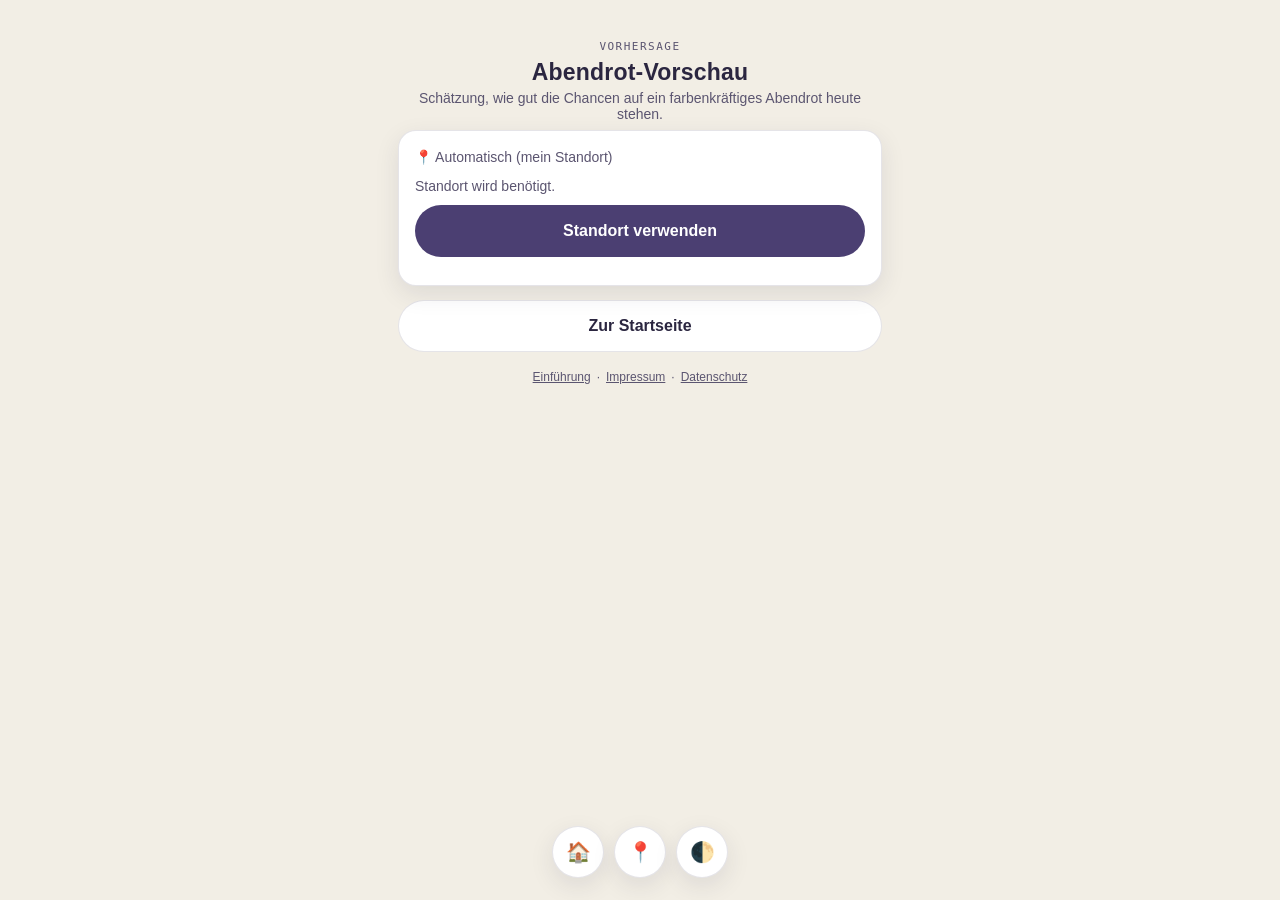
==== hw-abendrot.html @ 21501cb7 "Add files via upload" ====
<!DOCTYPE html>
<html lang="de">
<head>
<meta charset="UTF-8">
<meta name="viewport" content="width=device-width, initial-scale=1, maximum-scale=1, user-scalable=no, viewport-fit=cover">
<meta name="theme-color" content="#F2EEE5">
<meta name="apple-mobile-web-app-capable" content="yes">
<meta name="apple-mobile-web-app-status-bar-style" content="black-translucent">
<title>Abendrot-Vorschau – HimmelsWahr</title>
<link rel="manifest" href="hw-manifest.json">
<link rel="apple-touch-icon" sizes="180x180" href="hw-icon-180.png">
<link rel="stylesheet" href="hw-style.css">
</head>
<body>
<div class="hw-wrap">
  <div class="hw-header">
    <p class="hw-eyebrow">Vorhersage</p>
    <h1>Abendrot-Vorschau</h1>
    <p class="hw-sub">Schätzung, wie gut die Chancen auf ein farbenkräftiges Abendrot heute stehen.</p>
  </div>

  <div class="hw-card" id="hw-card-status">
    <p class="hw-loc-current" id="hw-active-loc-label"></p>
    <p id="hw-status">Standort wird benötigt.</p>
    <button class="hw-btn primary" onclick="hwLoadAbendrot()">Standort verwenden</button>
  </div>

  <div class="hw-card" id="hw-card-result" style="display:none;">
    <h2>Sonnenuntergang</h2>
    <div class="hw-row"><span>Uhrzeit</span><span id="hw-sunset-time">–</span></div>
    <div class="hw-row"><span>Countdown</span><span id="hw-countdown">–</span></div>
    <div id="hw-sun-arc" style="margin-top:12px;"></div>
    <div style="margin-top:14px;text-align:center;" id="hw-ampel-box"></div>
    <p id="hw-erklaerung" style="margin-top:10px;"></p>
    <p style="font-size:12px;color:var(--text-secondary);">Automatisierte Schätzung aus Wolkendaten, keine Garantie – lokale Sichtbedingungen können abweichen.</p>
    <h3 style="margin-top:14px;">Bewölkung zum Sonnenuntergang</h3>
    <div class="hw-row"><span>Tief (blockiert Sicht)</span><span id="hw-cloud-low">–</span></div>
    <div class="hw-row"><span>Mittel</span><span id="hw-cloud-mid">–</span></div>
    <div class="hw-row"><span>Hoch (reflektiert Farbe)</span><span id="hw-cloud-high">–</span></div>
    <p id="hw-abendrot-updated" style="font-size:12px;color:var(--text-secondary);text-align:center;margin-top:8px;"></p>
    <p class="hw-attrib">Wetterdaten von <a href="https://open-meteo.com/" target="_blank" rel="noopener">Open-Meteo.com</a> (CC BY 4.0)</p>
  </div>

  <a class="hw-btn" href="hw-index.html">Zur Startseite</a>

  <div class="hw-footer">
    <a href="hw-info.html">Einführung</a>·<a href="hw-impressum.html">Impressum</a>·<a href="hw-datenschutz.html">Datenschutz</a>
  </div>
</div>

<div class="hw-pill-nav">
  <a href="hw-index.html" aria-label="Start">🏠</a>
  <button onclick="hwOpenLocationPicker()" aria-label="Standort wählen">📍</button>
  <button onclick="hwToggleTheme()" aria-label="Hell/Dunkel umschalten">🌓</button>
</div>

<script src="hw-app.js"></script>
<script>
var hwSunsetTs = null, hwCountdownTimer = null;

function hwLoadAbendrot(){
  document.getElementById('hw-active-loc-label').textContent = hwActiveLocationLabel();
  document.getElementById('hw-status').textContent = 'Standort wird ermittelt …';
  hwGetActiveLocation().then(function(pos){
    return hwFetchWeather(pos.lat, pos.lon);
  }).then(function(data){
    var sunsetStr = data.daily.sunset[0];
    var sunriseStr = data.daily.sunrise[0];
    var sunset = new Date(sunsetStr);
    hwSunsetTs = sunset.getTime();
    hwRenderSunArc('hw-sun-arc', sunriseStr, sunsetStr);

    var hourlyTimes = data.hourly.time;
    var idx = 0, best = Infinity;
    for(var i=0;i<hourlyTimes.length;i++){
      var diff = Math.abs(new Date(hourlyTimes[i]).getTime() - hwSunsetTs);
      if(diff < best){ best = diff; idx = i; }
    }
    var low = data.hourly.cloud_cover_low[idx];
    var mid = data.hourly.cloud_cover_mid[idx];
    var high = data.hourly.cloud_cover_high[idx];

    document.getElementById('hw-sunset-time').textContent = sunset.toLocaleTimeString('de-DE', {hour:'2-digit', minute:'2-digit'});
    document.getElementById('hw-cloud-low').textContent = low + ' %';
    document.getElementById('hw-cloud-mid').textContent = mid + ' %';
    document.getElementById('hw-cloud-high').textContent = high + ' %';

    var stufe, label, erklaerung;
    if(low > 75){
      stufe='rot'; label='Geringe Chance';
      erklaerung = 'Sehr viele tiefe Wolken verdecken wahrscheinlich den Horizont – das Abendlicht kommt kaum durch.';
    } else if(high >= 15 && high <= 65 && low < 45){
      stufe='gruen'; label='Gute Chance auf Abendrot';
      erklaerung = 'Ein lockerer Schleier aus hohen Wolken bei freiem Horizont ist die klassische Zutat für kräftiges Abendrot – die hohen Wolken reflektieren das rote Licht der tief stehenden Sonne.';
    } else if(low < 45 && high < 15 && mid < 30){
      stufe='gelb'; label='Möglich, aber eher dezent';
      erklaerung = 'Weitgehend klarer Himmel – der Sonnenuntergang ist gut sichtbar, aber ohne Wolken zum Anstrahlen bleibt die Farbwirkung meist zurückhaltend.';
    } else {
      stufe='gelb'; label='Durchwachsene Chancen';
      erklaerung = 'Die Wolkenverteilung ist gemischt – es kann klappen, ist aber nicht sicher.';
    }
    document.getElementById('hw-ampel-box').innerHTML = '<span class="hw-ampel '+stufe+'">' + (stufe==='gruen'?'🟢':stufe==='gelb'?'🟡':'🔴') + ' ' + label + '</span>';
    document.getElementById('hw-erklaerung').textContent = erklaerung;

    document.getElementById('hw-card-status').style.display='none';
    document.getElementById('hw-card-result').style.display='block';
    document.getElementById('hw-abendrot-updated').textContent = '🔄 Zuletzt aktualisiert: ' + new Date().toLocaleTimeString('de-DE');
    hwStartCountdown();
  }).catch(function(err){
    document.getElementById('hw-status').textContent = 'Nicht verfügbar: ' + (err.message || 'Standort/Wetterdienst nicht erreichbar');
  });
}

function hwStartCountdown(){
  if(hwCountdownTimer) clearInterval(hwCountdownTimer);
  function tick(){
    var diff = hwSunsetTs - Date.now();
    var el = document.getElementById('hw-countdown');
    if(diff <= 0){ el.textContent = 'Sonne ist untergegangen'; clearInterval(hwCountdownTimer); return; }
    var h = Math.floor(diff/3600000), m = Math.floor((diff%3600000)/60000);
    el.textContent = h + ' Std ' + m + ' Min';
  }
  tick();
  hwCountdownTimer = setInterval(tick, 30000);
}
window.addEventListener('pagehide', function(){ if(hwCountdownTimer) clearInterval(hwCountdownTimer); });
document.addEventListener('DOMContentLoaded', function(){
  window.hwPageReload = hwLoadAbendrot;
  document.getElementById('hw-active-loc-label').textContent = hwActiveLocationLabel();
  if(hwHasActiveLocationReady()) hwLoadAbendrot();
  setInterval(function(){
    if(hwHasActiveLocationReady()) hwLoadAbendrot();
  }, 600000);
});
</script>
</body>
</html>
---- hw-style.css ----
/* HimmelsWahr — gemeinsames Stylesheet, Design analog WahrZentrale */
:root{
  --bg:#F2EEE5;
  --card:#FFFFFF;
  --card-soft:#FBF9F5;
  --text:#2B2640;
  --text-secondary:#5B5570;
  --accent:#4B3F72;
  --accent-strong:#382F57;
  --accent-contrast:#FFFFFF;
  --border:rgba(43,38,64,0.12);
  --green-bg:#E4F1E6; --green-fg:#256029; --green-dot:#2E7D32;
  --yellow-bg:#FBEFDB; --yellow-fg:#8A5A12; --yellow-dot:#C97A18;
  --red-bg:#F7E1E1; --red-fg:#9B2C2C; --red-dot:#C62828;
  --shadow:0 8px 24px rgba(43,38,64,0.10);
}
[data-theme="dark"]{
  --bg:#221F3A;
  --card:#2E2A4D;
  --card-soft:#2A2645;
  --text:#F2EEE5;
  --text-secondary:#C9C4DE;
  --accent:#B6ABE8;
  --accent-strong:#D8D0FA;
  --accent-contrast:#221F3A;
  --border:rgba(242,238,229,0.16);
  --green-bg:#20342A; --green-fg:#8FD6A2; --green-dot:#8FD6A2;
  --yellow-bg:#3A2E18; --yellow-fg:#F0C583; --yellow-dot:#F0C583;
  --red-bg:#3A2020; --red-fg:#F0A3A3; --red-dot:#F0A3A3;
  --shadow:0 8px 24px rgba(0,0,0,0.35);
}
*{box-sizing:border-box;}
html,body{margin:0;padding:0;}
body{
  background:var(--bg);
  color:var(--text);
  font-family:-apple-system,BlinkMacSystemFont,"SF Pro Text",Segoe UI,Roboto,sans-serif;
  min-height:100vh;
  -webkit-tap-highlight-color:transparent;
  overscroll-behavior:none;
  -webkit-overflow-scrolling:touch;
  padding-bottom:110px;
  touch-action:manipulation;
}
.hw-wrap{max-width:520px;margin:0 auto;padding:18px 18px 20px;}
.hw-header{text-align:center;padding:22px 10px 8px;}
.hw-header img{width:72px;height:72px;object-fit:contain;margin-bottom:8px;}
.hw-header h1{font-size:23px;margin:0 0 4px;letter-spacing:.2px;}
.hw-eyebrow{
  font-family:"SF Mono",Menlo,Consolas,monospace;
  font-size:11px;letter-spacing:1.5px;text-transform:uppercase;
  color:var(--text-secondary);margin:0 0 6px;
}
.hw-sub{color:var(--text-secondary);font-size:14px;margin:0;}

.hw-card{
  background:var(--card);
  border-radius:18px;
  padding:16px 16px;
  margin-bottom:14px;
  box-shadow:var(--shadow);
  border:1px solid var(--border);
}
.hw-card h2{font-size:16px;margin:0 0 10px;}
.hw-card h3{font-size:14px;margin:0 0 6px;}
.hw-card p{font-size:14px;line-height:1.5;color:var(--text-secondary);margin:0 0 8px;}

.hw-btn{
  display:flex;align-items:center;justify-content:center;gap:8px;
  width:100%;padding:16px;margin-bottom:12px;
  border-radius:999px;border:1px solid var(--border);
  background:var(--card);color:var(--text);
  font-size:16px;font-weight:600;
  cursor:pointer;text-decoration:none;
}
.hw-btn.primary{background:var(--accent);color:var(--accent-contrast);border-color:transparent;}
.hw-btn.danger{background:var(--red-bg);color:var(--red-fg);border-color:transparent;}
.hw-btn:active{opacity:.85;}

.hw-pill-nav{
  position:fixed;bottom:22px;left:0;right:0;
  display:flex;justify-content:center;gap:10px;
  pointer-events:none;z-index:1000;
}
.hw-pill-nav a,.hw-pill-nav button{
  pointer-events:auto;
  background:var(--card);color:var(--text);
  border:1px solid var(--border);
  border-radius:999px;width:52px;height:52px;
  display:flex;align-items:center;justify-content:center;
  font-size:20px;box-shadow:var(--shadow);text-decoration:none;
}

.hw-ampel{display:inline-flex;align-items:center;gap:6px;padding:6px 12px;border-radius:999px;font-size:13px;font-weight:600;}
.hw-ampel.gruen{background:var(--green-bg);color:var(--green-fg);}
.hw-ampel.gelb{background:var(--yellow-bg);color:var(--yellow-fg);}
.hw-ampel.rot{background:var(--red-bg);color:var(--red-fg);}

.hw-row{display:flex;justify-content:space-between;align-items:baseline;padding:6px 0;border-bottom:1px solid var(--border);font-size:14px;}
.hw-row:last-child{border-bottom:none;}
.hw-row span:first-child{color:var(--text-secondary);}
.hw-row span:last-child{font-weight:600;}

.hw-camera-wrap{position:relative;width:100%;border-radius:18px;overflow:hidden;background:#000;aspect-ratio:3/4;margin-bottom:14px;}
.hw-camera-wrap video{width:100%;height:100%;object-fit:cover;display:block;}
.hw-overlay{
  position:absolute;left:12px;right:12px;bottom:12px;
  background:rgba(20,17,35,0.72);color:#fff;border-radius:14px;padding:12px 14px;
  font-size:14px;
}
.hw-overlay strong{font-size:16px;}

.hw-switch-row{display:flex;align-items:center;justify-content:space-between;padding:6px 0;}
.hw-switch{position:relative;width:46px;height:26px;flex-shrink:0;}
.hw-switch input{opacity:0;width:0;height:0;}
.hw-switch .slider{position:absolute;inset:0;background:var(--border);border-radius:999px;transition:.2s;}
.hw-switch .slider::before{content:"";position:absolute;width:20px;height:20px;left:3px;top:3px;background:#fff;border-radius:50%;transition:.2s;}
.hw-switch input:checked + .slider{background:var(--accent);}
.hw-switch input:checked + .slider::before{transform:translateX(20px);}

textarea,input[type=text],input[type=number]{
  width:100%;border-radius:12px;border:1px solid var(--border);
  background:var(--card-soft);color:var(--text);padding:10px 12px;font-size:14px;
  font-family:inherit;
}

.hw-diary-item{display:flex;gap:12px;align-items:flex-start;padding:10px 0;border-bottom:1px solid var(--border);}
.hw-diary-item:last-child{border-bottom:none;}
.hw-diary-item img{width:64px;height:64px;object-fit:cover;border-radius:10px;flex-shrink:0;}
.hw-diary-meta{font-size:12px;color:var(--text-secondary);margin-top:2px;}
.hw-diary-del{margin-left:auto;background:none;border:none;color:var(--red-fg);font-size:13px;cursor:pointer;flex-shrink:0;}

.hw-empty{text-align:center;padding:30px 10px;color:var(--text-secondary);font-size:14px;}

.hw-attrib{font-size:11px;color:var(--text-secondary);text-align:center;margin-top:6px;}

.hw-precip-chart{display:flex;align-items:flex-end;gap:6px;height:74px;margin:10px 0 2px;}
.hw-precip-bar-wrap{flex:1;display:flex;flex-direction:column;align-items:center;justify-content:flex-end;height:100%;}
.hw-precip-pct{font-size:11px;color:var(--text-secondary);margin-bottom:3px;}
.hw-precip-bar{width:100%;max-width:26px;border-radius:5px 5px 2px 2px;background:var(--accent);min-height:3px;}
.hw-precip-label{font-size:10px;color:var(--text-secondary);margin-top:5px;}
.hw-attrib a{color:var(--text-secondary);}

.hw-footer{text-align:center;font-size:12px;color:var(--text-secondary);margin-top:18px;}
.hw-footer a{color:var(--text-secondary);text-decoration:underline;margin:0 6px;}

.hw-legal h2{font-size:18px;margin-top:26px;}
.hw-legal p,.hw-legal li{font-size:14px;line-height:1.55;color:var(--text-secondary);}
.hw-legal a{color:var(--accent);}

.hw-slides{display:flex;overflow-x:auto;scroll-snap-type:x mandatory;gap:0;border-radius:18px;margin-bottom:14px;}
.hw-slide{scroll-snap-align:start;min-width:100%;background:var(--card);border-radius:18px;padding:22px 20px;box-shadow:var(--shadow);}
.hw-dots{display:flex;justify-content:center;gap:6px;margin-bottom:14px;}
.hw-dots span{width:6px;height:6px;border-radius:50%;background:var(--border);}

@media (prefers-reduced-motion:no-preference){
  .hw-card,.hw-btn{transition:transform .15s ease;}
}

/* ---------- Farbenfrohe Detail-Kacheln + Animationen ---------- */
@keyframes hwFadeUp{ from{opacity:0;transform:translateY(8px);} to{opacity:1;transform:translateY(0);} }
@keyframes hwPulseSoft{ 0%,100%{opacity:1;} 50%{opacity:.75;} }
@keyframes hwBarGrow{ from{transform:scaleY(0);} to{transform:scaleY(1);} }

.hw-card{ animation:hwFadeUp .35s ease both; }
.hw-precip-bar{ transform-origin:bottom; animation:hwBarGrow .5s ease both; }
.hw-ampel{ animation:hwFadeUp .3s ease both; }

.hw-stat-grid{display:grid;grid-template-columns:repeat(2,1fr);gap:10px;margin-top:12px;}
.hw-stat-tile{
  border-radius:14px;padding:11px 12px;
  animation:hwFadeUp .4s ease both;
}
.hw-stat-tile .hw-stat-icon{font-size:18px;display:inline-block;}
.hw-stat-tile .hw-stat-value{font-size:15px;font-weight:700;margin-top:4px;}
.hw-stat-tile .hw-stat-label{font-size:11px;opacity:.85;margin-top:1px;}

.hw-stat-temp{background:#FBE4D8;color:#A33F16;}
.hw-stat-humid{background:#DCEBFA;color:#1F5C96;}
.hw-stat-wind{background:#DFF3EE;color:#1F7A68;}
.hw-stat-pressure{background:#EBE3FA;color:#5B3FA0;}
.hw-stat-sun{background:#FBF0D2;color:#92650A;}
.hw-stat-snow{background:#DFF6F9;color:#0B6B80;}
.hw-stat-dew{background:#E1F2E7;color:#1F7A4E;}
.hw-stat-visibility{background:#E7E9F2;color:#444F78;}

[data-theme="dark"] .hw-stat-temp{background:#3A2A20;color:#F0A87A;}
[data-theme="dark"] .hw-stat-humid{background:#1E2E3E;color:#8FC0EE;}
[data-theme="dark"] .hw-stat-wind{background:#1C332E;color:#7FD6C0;}
[data-theme="dark"] .hw-stat-pressure{background:#2C2440;color:#C4AEF0;}
[data-theme="dark"] .hw-stat-sun{background:#3A2E14;color:#F0C871;}
[data-theme="dark"] .hw-stat-snow{background:#1A323A;color:#7FD4E8;}
[data-theme="dark"] .hw-stat-dew{background:#1E3226;color:#8FD6A8;}
[data-theme="dark"] .hw-stat-visibility{background:#282A3E;color:#B0B6D8;}

.hw-wind-arrow{display:inline-block;transition:transform .6s ease;}

/* ---------- Sanfter Übergang beim Hell-/Dunkel-Wechsel ---------- */
body,.hw-card,.hw-btn,.hw-slide,.hw-camera-wrap,input,textarea{
  transition:background-color .35s ease, color .35s ease, border-color .35s ease;
}

/* ---------- Skeleton-Ladezustand ---------- */
@keyframes hwShimmer{ 0%{background-position:-200px 0;} 100%{background-position:200px 0;} }
.hw-skeleton{border-radius:8px;height:14px;margin:6px 0;
  background:linear-gradient(90deg, var(--border) 0%, rgba(75,63,114,0.22) 50%, var(--border) 100%);
  background-size:400px 100%;
}
[data-theme="dark"] .hw-skeleton{background:linear-gradient(90deg, var(--border) 0%, rgba(182,171,232,0.22) 50%, var(--border) 100%);background-size:400px 100%;}
@media (prefers-reduced-motion:no-preference){ .hw-skeleton{animation:hwShimmer 1.3s ease-in-out infinite;} }
@media (prefers-reduced-motion:reduce){ .hw-skeleton{opacity:.5;} }
.hw-skeleton.w60{width:60%;} .hw-skeleton.w80{width:80%;} .hw-skeleton.w40{width:40%;}

/* ---------- Ring-Gauge ---------- */
.hw-ring-progress{stroke-dashoffset:inherit;transition:stroke-dashoffset 1s cubic-bezier(.25,.8,.3,1);}

/* ---------- Sonnenstand-Bogen ---------- */
.hw-sun-dot{filter:drop-shadow(0 0 3px rgba(217,160,46,0.7));}
@media (prefers-reduced-motion:no-preference){
  .hw-sun-dot{animation:hwPulseSoft 2.4s ease-in-out infinite;}
}

/* ---------- Stündlicher Verlauf ---------- */
.hw-hourly-scroll{overflow-x:auto;margin:10px -4px 0;padding:0 4px;-webkit-overflow-scrolling:touch;}
.hw-hourly-strip{display:flex;}
.hw-hourly-item{width:60px;flex-shrink:0;display:flex;flex-direction:column;align-items:center;gap:3px;padding:2px 0;}
.hw-hourly-time{font-size:11px;color:var(--text-secondary);}
.hw-hourly-temp{font-size:13px;font-weight:600;}

/* ---------- Ausführliche Tages-Vorhersage ---------- */
.hw-forecast-day{padding:12px 0;border-bottom:1px solid var(--border);}
.hw-forecast-day:last-child{border-bottom:none;}
.hw-forecast-day-head{display:flex;justify-content:space-between;align-items:center;}
.hw-forecast-weekday{font-size:14px;font-weight:600;}
.hw-forecast-desc{font-size:13px;color:var(--text-secondary);margin-top:2px;}
.hw-forecast-temps{font-size:15px;margin:4px 0 6px;}
.hw-forecast-temps strong{font-size:17px;}

/* ---------- Himmel-Hero ---------- */
.hw-sky-hero{
  position:relative;width:100%;height:150px;border-radius:20px;overflow:hidden;
  margin-bottom:14px;box-shadow:var(--shadow);
}
.hw-sky-clear.hw-day{background:linear-gradient(180deg,#6FB6E8 0%,#B9E0F5 100%);}
.hw-sky-partly.hw-day{background:linear-gradient(180deg,#7FBEE8 0%,#C7E6F5 100%);}
.hw-sky-cloudy.hw-day{background:linear-gradient(180deg,#9AA7B8 0%,#CBD3DC 100%);}
.hw-sky-rain.hw-day{background:linear-gradient(180deg,#6B7A8C 0%,#9AA7B4 100%);}
.hw-sky-snow.hw-day{background:linear-gradient(180deg,#AAB9C7 0%,#DCE6ED 100%);}
.hw-sky-storm.hw-day{background:linear-gradient(180deg,#4A4A5E 0%,#767690 100%);}
.hw-sky-clear.hw-night,.hw-sky-partly.hw-night{background:linear-gradient(180deg,#171433 0%,#2E2A55 100%);}
.hw-sky-cloudy.hw-night,.hw-sky-rain.hw-night,.hw-sky-snow.hw-night,.hw-sky-storm.hw-night{background:linear-gradient(180deg,#1E1C30 0%,#3A3850 100%);}

.hw-sky-sun{position:absolute;top:22px;right:28px;width:46px;height:46px;border-radius:50%;background:radial-gradient(circle,#FFE9A8 0%,#F2C24C 60%,#E8A93A 100%);box-shadow:0 0 26px 6px rgba(242,194,76,0.55);}
@media (prefers-reduced-motion:no-preference){ .hw-sky-sun{animation:hwSunPulse 3.5s ease-in-out infinite;} }

.hw-sky-moon{position:absolute;top:20px;right:30px;width:38px;height:38px;border-radius:50%;
  background:radial-gradient(circle at 35% 35%, #F5F3E8 0%, #DCD9C8 70%, #C7C4B0 100%);
  box-shadow:0 0 18px 4px rgba(245,243,232,0.35), inset -8px -3px 0 0 rgba(0,0,0,0.12);}

.hw-sky-stars{position:absolute;inset:0;}
.hw-star{position:absolute;width:2px;height:2px;border-radius:50%;background:#F2EEE5;opacity:.6;}
@media (prefers-reduced-motion:no-preference){ .hw-star{animation:hwTwinkle 2.6s ease-in-out infinite;} }

.hw-sky-clouds{position:absolute;inset:0;overflow:hidden;}
.hw-cloud{position:absolute;background:rgba(255,255,255,0.75);border-radius:40px;}
.hw-cloud-1{width:70px;height:22px;top:30px;left:-80px;}
.hw-cloud-1::before{content:"";position:absolute;width:34px;height:34px;background:inherit;border-radius:50%;top:-16px;left:10px;}
.hw-cloud-2{width:52px;height:18px;top:68px;left:-60px;opacity:.85;}
.hw-cloud-2::before{content:"";position:absolute;width:26px;height:26px;background:inherit;border-radius:50%;top:-12px;left:8px;}
[data-theme="dark"] .hw-cloud{background:rgba(210,208,230,0.22);}
@media (prefers-reduced-motion:no-preference){
  .hw-cloud-1{animation:hwCloudDrift 22s linear infinite;}
  .hw-cloud-2{animation:hwCloudDrift 30s linear infinite 4s;}
}
@media (prefers-reduced-motion:reduce){ .hw-cloud-1{left:20%;} .hw-cloud-2{left:55%;} }

.hw-sky-rain{position:absolute;inset:0;overflow:hidden;}
.hw-raindrop{position:absolute;top:-10%;width:2px;height:14px;border-radius:2px;background:rgba(255,255,255,0.55);}
@media (prefers-reduced-motion:no-preference){ .hw-raindrop{animation:hwRainFall 0.9s linear infinite;} }
@media (prefers-reduced-motion:reduce){ .hw-raindrop{display:none;} }

.hw-sky-snow{position:absolute;inset:0;overflow:hidden;}
.hw-snowflake{position:absolute;top:-6%;width:4px;height:4px;border-radius:50%;background:rgba(255,255,255,0.85);}
@media (prefers-reduced-motion:no-preference){ .hw-snowflake{animation:hwSnowFall 3.6s linear infinite;} }
@media (prefers-reduced-motion:reduce){ .hw-snowflake{display:none;} }

.hw-sky-flash{position:absolute;inset:0;background:#fff;opacity:0;}
@media (prefers-reduced-motion:no-preference){ .hw-sky-flash{animation:hwFlashSubtle 5s ease-in-out infinite;} }

.hw-sky-scrim{position:absolute;left:0;right:0;bottom:0;height:70%;
  background:linear-gradient(180deg, rgba(0,0,0,0) 0%, rgba(0,0,0,0.55) 100%);}
.hw-sky-overlay{position:absolute;left:16px;right:16px;bottom:12px;color:#fff;z-index:2;}
.hw-sky-overlay .hw-hero-temp{font-size:34px;font-weight:700;line-height:1;text-shadow:0 1px 3px rgba(0,0,0,0.25);}
.hw-sky-overlay .hw-hero-desc{font-size:13px;opacity:.95;margin-top:2px;text-shadow:0 1px 2px rgba(0,0,0,0.25);}

@keyframes hwCloudDrift{ from{transform:translateX(0);} to{transform:translateX(380px);} }
@keyframes hwRainFall{ from{transform:translateY(0);opacity:0;} 15%{opacity:1;} to{transform:translateY(170px);opacity:0;} }
@keyframes hwSnowFall{ from{transform:translate(0,0);opacity:0;} 15%{opacity:1;} to{transform:translate(12px,170px);opacity:0;} }
@keyframes hwTwinkle{ 0%,100%{opacity:.25;} 50%{opacity:.9;} }
@keyframes hwFlashSubtle{ 0%,94%,100%{opacity:0;} 95%{opacity:.18;} 97%{opacity:0;} }

/* ---------- Standort-Auswahl-Overlay ---------- */
.hw-loc-overlay{
  position:fixed;inset:0;background:rgba(20,17,35,0.55);z-index:2000;
  display:flex;align-items:flex-end;justify-content:center;
  animation:hwFadeUp .2s ease both;
}
.hw-loc-modal{
  width:100%;max-width:520px;background:var(--bg);border-radius:22px 22px 0 0;
  padding:20px 20px calc(20px + env(safe-area-inset-bottom));
  max-height:80vh;overflow-y:auto;box-shadow:0 -8px 30px rgba(0,0,0,0.25);
}
.hw-loc-modal input[type=text]{width:100%;margin-bottom:4px;}
.hw-loc-results{max-height:260px;overflow-y:auto;margin-top:6px;}
.hw-loc-result-item{
  display:block;width:100%;text-align:left;background:var(--card);border:1px solid var(--border);
  border-radius:12px;padding:10px 12px;margin-top:6px;font-size:14px;color:var(--text);
}
.hw-loc-result-item:active{opacity:.8;}
.hw-loc-current{font-size:12px;color:var(--text-secondary);}
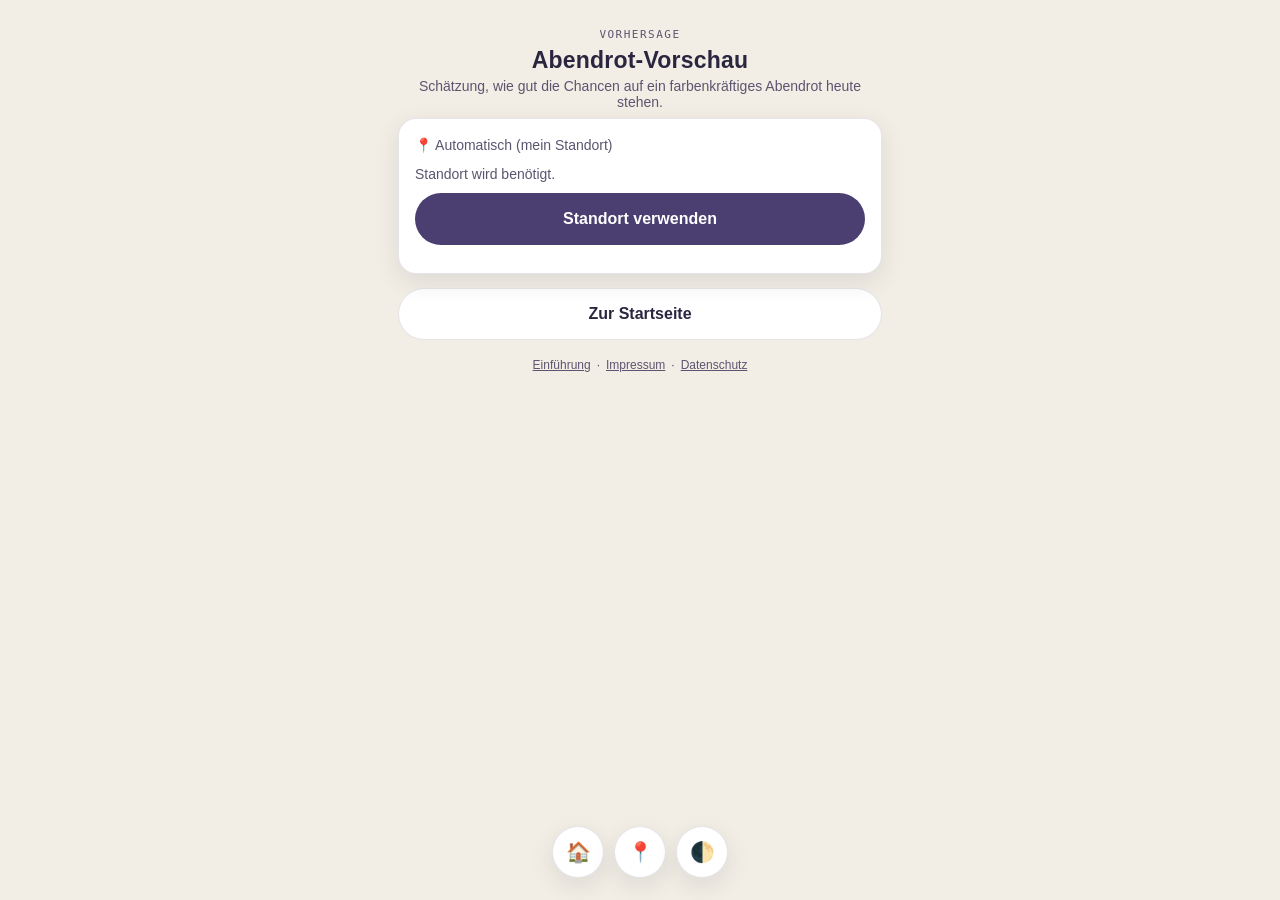
==== commit ab360147: "Add files via upload" ====
--- a/hw-abendrot.html
+++ b/hw-abendrot.html
@@ -66,14 +66,15 @@
   }).then(function(data){
     var sunsetStr = data.daily.sunset[0];
     var sunriseStr = data.daily.sunrise[0];
+    var offset = data.utc_offset_seconds;
     var sunset = new Date(sunsetStr);
-    hwSunsetTs = sunset.getTime();
-    hwRenderSunArc('hw-sun-arc', sunriseStr, sunsetStr);
+    hwSunsetTs = hwRealTimeMs(sunsetStr, offset);
+    hwRenderSunArc('hw-sun-arc', sunriseStr, sunsetStr, offset);
 
     var hourlyTimes = data.hourly.time;
     var idx = 0, best = Infinity;
     for(var i=0;i<hourlyTimes.length;i++){
-      var diff = Math.abs(new Date(hourlyTimes[i]).getTime() - hwSunsetTs);
+      var diff = Math.abs(hwRealTimeMs(hourlyTimes[i], offset) - hwSunsetTs);
       if(diff < best){ best = diff; idx = i; }
     }
     var low = data.hourly.cloud_cover_low[idx];
--- a/hw-style.css
+++ b/hw-style.css
@@ -42,7 +42,7 @@
   padding-bottom:110px;
   touch-action:manipulation;
 }
-.hw-wrap{max-width:520px;margin:0 auto;padding:18px 18px 20px;}
+.hw-wrap{max-width:520px;margin:0 auto;padding:calc(6px + env(safe-area-inset-top)) 18px 20px;}
 .hw-header{text-align:center;padding:22px 10px 8px;}
 .hw-header img{width:72px;height:72px;object-fit:contain;margin-bottom:8px;}
 .hw-header h1{font-size:23px;margin:0 0 4px;letter-spacing:.2px;}
@@ -170,7 +170,9 @@
 .hw-stat-tile{
   border-radius:14px;padding:11px 12px;
   animation:hwFadeUp .4s ease both;
-}
+  cursor:pointer;border:none;text-align:left;width:100%;font-family:inherit;
+}
+.hw-stat-tile:active{opacity:.8;}
 .hw-stat-tile .hw-stat-icon{font-size:18px;display:inline-block;}
 .hw-stat-tile .hw-stat-value{font-size:15px;font-weight:700;margin-top:4px;}
 .hw-stat-tile .hw-stat-label{font-size:11px;opacity:.85;margin-top:1px;}
@@ -228,13 +230,32 @@
 .hw-hourly-temp{font-size:13px;font-weight:600;}
 
 /* ---------- Ausführliche Tages-Vorhersage ---------- */
-.hw-forecast-day{padding:12px 0;border-bottom:1px solid var(--border);}
-.hw-forecast-day:last-child{border-bottom:none;}
+.hw-forecast-day{
+  padding:13px 14px;margin-top:10px;border-radius:14px;
+  background:var(--card-soft);border:1px solid var(--border);
+  cursor:pointer;text-align:left;width:100%;font-family:inherit;color:inherit;display:block;
+}
+.hw-forecast-day:first-child{margin-top:0;}
+.hw-forecast-day:active{opacity:.8;}
 .hw-forecast-day-head{display:flex;justify-content:space-between;align-items:center;}
 .hw-forecast-weekday{font-size:14px;font-weight:600;}
+.hw-forecast-chevron{font-size:13px;color:var(--text-secondary);margin-left:8px;flex-shrink:0;}
 .hw-forecast-desc{font-size:13px;color:var(--text-secondary);margin-top:2px;}
-.hw-forecast-temps{font-size:15px;margin:4px 0 6px;}
+.hw-forecast-temps{font-size:15px;margin:4px 0 2px;}
 .hw-forecast-temps strong{font-size:17px;}
+
+/* ---------- Wiederverwendbares Detail-Sheet (Vorhersage-Tag, Detail-Kachel) ---------- */
+.hw-sheet-overlay{
+  position:fixed;inset:0;background:rgba(20,17,35,0.55);z-index:2000;
+  display:flex;align-items:flex-end;justify-content:center;
+  animation:hwFadeUp .2s ease both;
+}
+.hw-sheet-modal{
+  width:100%;max-width:520px;background:var(--bg);border-radius:22px 22px 0 0;
+  padding:20px 20px calc(20px + env(safe-area-inset-bottom));
+  max-height:80vh;overflow-y:auto;box-shadow:0 -8px 30px rgba(0,0,0,0.25);
+}
+.hw-sheet-close{margin-top:14px;}
 
 /* ---------- Himmel-Hero ---------- */
 .hw-sky-hero{
@@ -274,12 +295,12 @@
 }
 @media (prefers-reduced-motion:reduce){ .hw-cloud-1{left:20%;} .hw-cloud-2{left:55%;} }
 
-.hw-sky-rain{position:absolute;inset:0;overflow:hidden;}
+.hw-sky-rain-layer{position:absolute;inset:0;overflow:hidden;}
 .hw-raindrop{position:absolute;top:-10%;width:2px;height:14px;border-radius:2px;background:rgba(255,255,255,0.55);}
 @media (prefers-reduced-motion:no-preference){ .hw-raindrop{animation:hwRainFall 0.9s linear infinite;} }
 @media (prefers-reduced-motion:reduce){ .hw-raindrop{display:none;} }
 
-.hw-sky-snow{position:absolute;inset:0;overflow:hidden;}
+.hw-sky-snow-layer{position:absolute;inset:0;overflow:hidden;}
 .hw-snowflake{position:absolute;top:-6%;width:4px;height:4px;border-radius:50%;background:rgba(255,255,255,0.85);}
 @media (prefers-reduced-motion:no-preference){ .hw-snowflake{animation:hwSnowFall 3.6s linear infinite;} }
 @media (prefers-reduced-motion:reduce){ .hw-snowflake{display:none;} }
@@ -299,17 +320,7 @@
 @keyframes hwTwinkle{ 0%,100%{opacity:.25;} 50%{opacity:.9;} }
 @keyframes hwFlashSubtle{ 0%,94%,100%{opacity:0;} 95%{opacity:.18;} 97%{opacity:0;} }
 
-/* ---------- Standort-Auswahl-Overlay ---------- */
-.hw-loc-overlay{
-  position:fixed;inset:0;background:rgba(20,17,35,0.55);z-index:2000;
-  display:flex;align-items:flex-end;justify-content:center;
-  animation:hwFadeUp .2s ease both;
-}
-.hw-loc-modal{
-  width:100%;max-width:520px;background:var(--bg);border-radius:22px 22px 0 0;
-  padding:20px 20px calc(20px + env(safe-area-inset-bottom));
-  max-height:80vh;overflow-y:auto;box-shadow:0 -8px 30px rgba(0,0,0,0.25);
-}
+/* ---------- Standort-Auswahl (nutzt das generische Sheet, siehe .hw-sheet-overlay/.hw-sheet-modal oben) ---------- */
 .hw-loc-modal input[type=text]{width:100%;margin-bottom:4px;}
 .hw-loc-results{max-height:260px;overflow-y:auto;margin-top:6px;}
 .hw-loc-result-item{
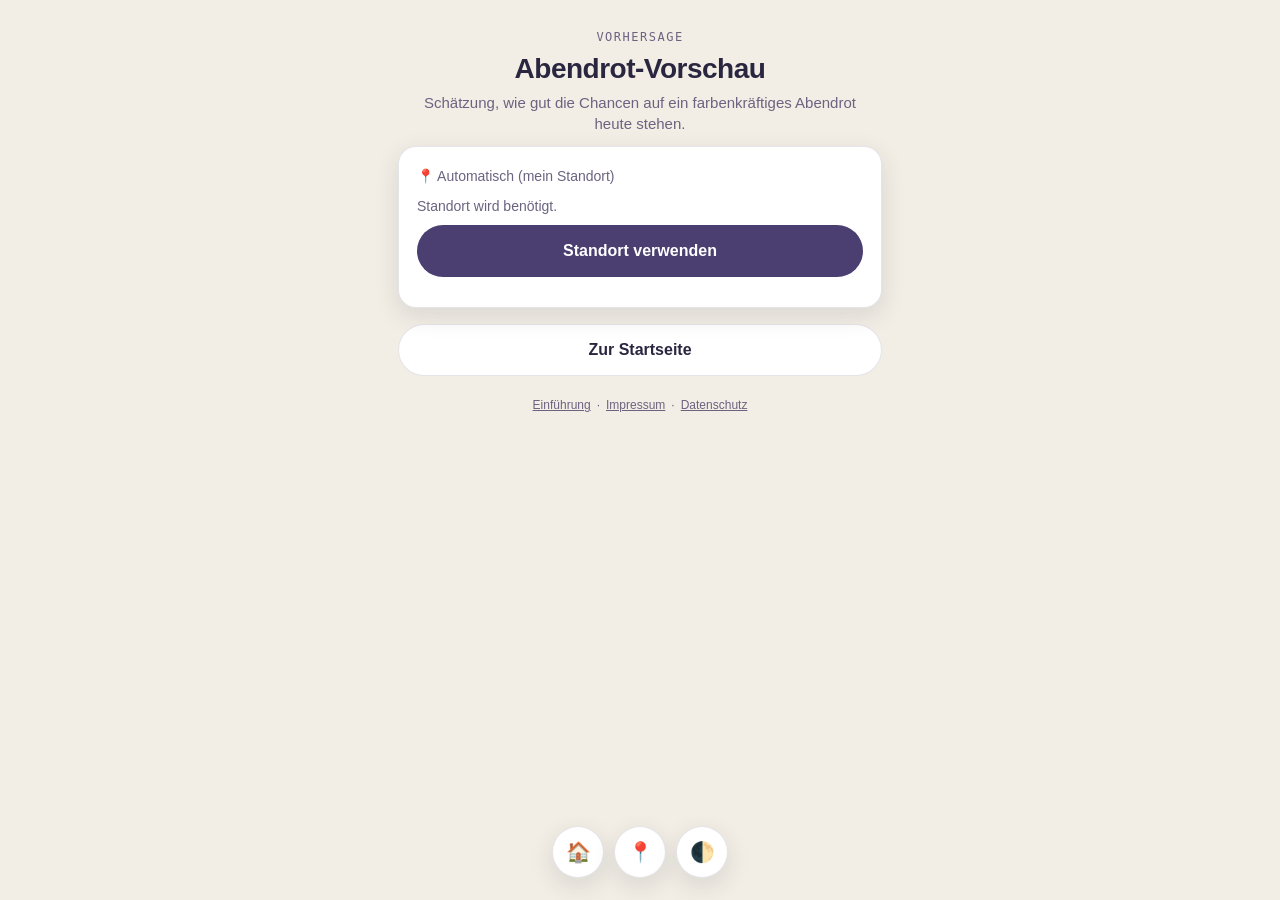
==== commit 37ace6d4: "Add files via upload" ====
--- a/hw-abendrot.html
+++ b/hw-abendrot.html
@@ -1,6 +1,7 @@
 <!DOCTYPE html>
 <html lang="de">
 <head>
+    <meta name="robots" content="noindex, nofollow">
 <meta charset="UTF-8">
 <meta name="viewport" content="width=device-width, initial-scale=1, maximum-scale=1, user-scalable=no, viewport-fit=cover">
 <meta name="theme-color" content="#F2EEE5">
@@ -30,6 +31,10 @@
     <div class="hw-row"><span>Uhrzeit</span><span id="hw-sunset-time">–</span></div>
     <div class="hw-row"><span>Countdown</span><span id="hw-countdown">–</span></div>
     <div id="hw-sun-arc" style="margin-top:12px;"></div>
+    <div id="hw-moon-phase" style="margin-top:6px;"></div>
+    <div class="hw-row" style="border-bottom:none;display:none;" id="hw-moon-times-row">
+      <span>🌙 Mondauf-/-untergang</span><span id="hw-moon-times">–</span>
+    </div>
     <div style="margin-top:14px;text-align:center;" id="hw-ampel-box"></div>
     <p id="hw-erklaerung" style="margin-top:10px;"></p>
     <p style="font-size:12px;color:var(--text-secondary);">Automatisierte Schätzung aus Wolkendaten, keine Garantie – lokale Sichtbedingungen können abweichen.</p>
@@ -41,6 +46,12 @@
     <p class="hw-attrib">Wetterdaten von <a href="https://open-meteo.com/" target="_blank" rel="noopener">Open-Meteo.com</a> (CC BY 4.0)</p>
   </div>
 
+  <div class="hw-card" id="hw-card-stars" style="display:none;">
+    <h2>🌌 Sternenhimmel heute Nacht</h2>
+    <div id="hw-stargazing-body"></div>
+    <p style="font-size:12px;color:var(--text-secondary);margin-top:8px;">Grobe Orientierung aus Wolken- und Mondlicht-Daten, ohne Berücksichtigung von Lichtverschmutzung.</p>
+  </div>
+
   <a class="hw-btn" href="hw-index.html">Zur Startseite</a>
 
   <div class="hw-footer">
@@ -50,8 +61,7 @@
 
 <div class="hw-pill-nav">
   <a href="hw-index.html" aria-label="Start">🏠</a>
-  <button onclick="hwOpenLocationPicker()" aria-label="Standort wählen">📍</button>
-  <button onclick="hwToggleTheme()" aria-label="Hell/Dunkel umschalten">🌓</button>
+  <button onclick="hwOpenLocationPicker()" aria-label="Standort wählen">📍</button><button onclick="hwToggleTheme()" aria-label="Hell/Dunkel umschalten">🌓</button>
 </div>
 
 <script src="hw-app.js"></script>
@@ -70,6 +80,17 @@
     var sunset = new Date(sunsetStr);
     hwSunsetTs = hwRealTimeMs(sunsetStr, offset);
     hwRenderSunArc('hw-sun-arc', sunriseStr, sunsetStr, offset);
+    hwRenderMoonPhase('hw-moon-phase');
+
+    if(data.daily.moonrise && data.daily.moonset){
+      var moonriseTxt = hwFormatTime(data.daily.moonrise[0]);
+      var moonsetTxt = hwFormatTime(data.daily.moonset[0]);
+      document.getElementById('hw-moon-times').textContent = moonriseTxt + ' / ' + moonsetTxt;
+      document.getElementById('hw-moon-times-row').style.display = 'flex';
+    }
+
+    var hasStars = hwRenderStargazing('hw-stargazing-body', data, sunsetStr);
+    document.getElementById('hw-card-stars').style.display = hasStars ? 'block' : 'none';
 
     var hourlyTimes = data.hourly.time;
     var idx = 0, best = Infinity;
--- a/hw-style.css
+++ b/hw-style.css
@@ -4,7 +4,7 @@
   --card:#FFFFFF;
   --card-soft:#FBF9F5;
   --text:#2B2640;
-  --text-secondary:#5B5570;
+  --text-secondary:#6B6380;
   --accent:#4B3F72;
   --accent-strong:#382F57;
   --accent-contrast:#FFFFFF;
@@ -12,14 +12,16 @@
   --green-bg:#E4F1E6; --green-fg:#256029; --green-dot:#2E7D32;
   --yellow-bg:#FBEFDB; --yellow-fg:#8A5A12; --yellow-dot:#C97A18;
   --red-bg:#F7E1E1; --red-fg:#9B2C2C; --red-dot:#C62828;
-  --shadow:0 8px 24px rgba(43,38,64,0.10);
+  --shadow-sm:0 2px 8px rgba(43,38,64,0.08);
+  --shadow:0 8px 24px rgba(43,38,64,0.12);
+  --shadow-lg:0 12px 32px rgba(43,38,64,0.16);
 }
 [data-theme="dark"]{
   --bg:#221F3A;
   --card:#2E2A4D;
   --card-soft:#2A2645;
   --text:#F2EEE5;
-  --text-secondary:#C9C4DE;
+  --text-secondary:#D0CDE6;
   --accent:#B6ABE8;
   --accent-strong:#D8D0FA;
   --accent-contrast:#221F3A;
@@ -27,7 +29,9 @@
   --green-bg:#20342A; --green-fg:#8FD6A2; --green-dot:#8FD6A2;
   --yellow-bg:#3A2E18; --yellow-fg:#F0C583; --yellow-dot:#F0C583;
   --red-bg:#3A2020; --red-fg:#F0A3A3; --red-dot:#F0A3A3;
-  --shadow:0 8px 24px rgba(0,0,0,0.35);
+  --shadow-sm:0 2px 8px rgba(0,0,0,0.2);
+  --shadow:0 8px 24px rgba(0,0,0,0.3);
+  --shadow-lg:0 12px 32px rgba(0,0,0,0.4);
 }
 *{box-sizing:border-box;}
 html,body{margin:0;padding:0;}
@@ -42,40 +46,76 @@
   padding-bottom:110px;
   touch-action:manipulation;
 }
+/* Feste, blickdichte Fläche hinter der iPhone-Statuszeile (Uhrzeit/Akku), damit beim Scrollen
+   kein Seiteninhalt sichtbar "durch" die Statuszeile läuft (Folge von black-translucent + viewport-fit=cover). */
+body::before{
+  content:"";position:fixed;top:0;left:0;right:0;
+  height:env(safe-area-inset-top);
+  background:var(--bg);
+  z-index:9999;pointer-events:none;
+}
 .hw-wrap{max-width:520px;margin:0 auto;padding:calc(6px + env(safe-area-inset-top)) 18px 20px;}
-.hw-header{text-align:center;padding:22px 10px 8px;}
-.hw-header img{width:72px;height:72px;object-fit:contain;margin-bottom:8px;}
-.hw-header h1{font-size:23px;margin:0 0 4px;letter-spacing:.2px;}
+.hw-header{text-align:center;padding:24px 10px 12px;}
+.hw-header img{width:72px;height:72px;object-fit:contain;margin-bottom:10px;}
+.hw-header h1{font-size:28px;font-weight:700;margin:0 0 6px;letter-spacing:-0.5px;line-height:1.2;}
 .hw-eyebrow{
   font-family:"SF Mono",Menlo,Consolas,monospace;
-  font-size:11px;letter-spacing:1.5px;text-transform:uppercase;
-  color:var(--text-secondary);margin:0 0 6px;
-}
-.hw-sub{color:var(--text-secondary);font-size:14px;margin:0;}
+  font-size:12px;letter-spacing:1.5px;text-transform:uppercase;
+  color:var(--text-secondary);margin:0 0 8px;font-weight:500;
+}
+.hw-sub{color:var(--text-secondary);font-size:15px;margin:0;line-height:1.4;}
 
 .hw-card{
   background:var(--card);
   border-radius:18px;
-  padding:16px 16px;
-  margin-bottom:14px;
+  padding:18px 18px;
+  margin-bottom:16px;
   box-shadow:var(--shadow);
   border:1px solid var(--border);
-}
-.hw-card h2{font-size:16px;margin:0 0 10px;}
-.hw-card h3{font-size:14px;margin:0 0 6px;}
-.hw-card p{font-size:14px;line-height:1.5;color:var(--text-secondary);margin:0 0 8px;}
+  transition:box-shadow 0.2s ease, transform 0.2s ease;
+}
+.hw-card:hover{
+  box-shadow:var(--shadow-lg);
+}
+.hw-card h2{font-size:17px;font-weight:700;margin:0 0 12px;letter-spacing:-0.3px;}
+.hw-card h3{font-size:15px;font-weight:600;margin:0 0 8px;}
+.hw-card p{font-size:14px;line-height:1.6;color:var(--text-secondary);margin:0 0 8px;}
 
 .hw-btn{
   display:flex;align-items:center;justify-content:center;gap:8px;
-  width:100%;padding:16px;margin-bottom:12px;
+  width:100%;padding:16px 18px;margin-bottom:12px;
   border-radius:999px;border:1px solid var(--border);
   background:var(--card);color:var(--text);
   font-size:16px;font-weight:600;
   cursor:pointer;text-decoration:none;
+  transition:transform 0.15s ease,box-shadow 0.15s ease,background-color 0.35s ease,color 0.35s ease;
+}
+.hw-btn:hover{
+  transform:translateY(-2px);
+  box-shadow:var(--shadow);
+}
+.hw-btn:active{
+  transform:translateY(0);
+  opacity:0.9;
 }
 .hw-btn.primary{background:var(--accent);color:var(--accent-contrast);border-color:transparent;}
-.hw-btn.danger{background:var(--red-bg);color:var(--red-fg);border-color:transparent;}
-.hw-btn:active{opacity:.85;}
+.hw-btn.primary:hover{background:var(--accent-strong);}
+.hw-btn:focus-visible{
+  outline:2px solid var(--accent);
+  outline-offset:2px;
+}
+
+.hw-quick-tiles{display:grid;grid-template-columns:1fr 1fr;gap:10px;margin:2px 0 16px;}
+.hw-quick-tile{
+  background:var(--card);border:1px solid var(--border);border-radius:16px;
+  box-shadow:var(--shadow-sm);padding:14px 10px;text-align:center;
+  text-decoration:none;color:var(--text);font-size:13px;font-weight:600;
+  display:flex;flex-direction:column;align-items:center;gap:6px;
+  transition:transform 0.15s ease,box-shadow 0.15s ease;
+}
+.hw-quick-tile-icon{font-size:26px;}
+.hw-quick-tile:hover{transform:translateY(-2px);box-shadow:var(--shadow);}
+.hw-quick-tile:active{transform:translateY(0);}
 
 .hw-pill-nav{
   position:fixed;bottom:22px;left:0;right:0;
@@ -89,72 +129,61 @@
   border-radius:999px;width:52px;height:52px;
   display:flex;align-items:center;justify-content:center;
   font-size:20px;box-shadow:var(--shadow);text-decoration:none;
-}
-
-.hw-ampel{display:inline-flex;align-items:center;gap:6px;padding:6px 12px;border-radius:999px;font-size:13px;font-weight:600;}
+  transition:transform 0.15s ease,box-shadow 0.15s ease,background-color 0.35s ease;
+  cursor:pointer;
+}
+.hw-pill-nav a:hover,.hw-pill-nav button:hover{
+  transform:scale(1.08);
+  box-shadow:var(--shadow-lg);
+}
+.hw-pill-nav a:focus-visible,.hw-pill-nav button:focus-visible{
+  outline:2px solid var(--accent);
+  outline-offset:2px;
+}
+
+.hw-ampel{display:inline-flex;align-items:center;gap:6px;padding:8px 14px;border-radius:999px;font-size:13px;font-weight:600;}
 .hw-ampel.gruen{background:var(--green-bg);color:var(--green-fg);}
 .hw-ampel.gelb{background:var(--yellow-bg);color:var(--yellow-fg);}
 .hw-ampel.rot{background:var(--red-bg);color:var(--red-fg);}
 
-.hw-row{display:flex;justify-content:space-between;align-items:baseline;padding:6px 0;border-bottom:1px solid var(--border);font-size:14px;}
+.hw-row{display:flex;justify-content:space-between;align-items:baseline;padding:8px 0;border-bottom:1px solid var(--border);font-size:14px;}
 .hw-row:last-child{border-bottom:none;}
 .hw-row span:first-child{color:var(--text-secondary);}
-.hw-row span:last-child{font-weight:600;}
-
-.hw-camera-wrap{position:relative;width:100%;border-radius:18px;overflow:hidden;background:#000;aspect-ratio:3/4;margin-bottom:14px;}
-.hw-camera-wrap video{width:100%;height:100%;object-fit:cover;display:block;}
-.hw-overlay{
-  position:absolute;left:12px;right:12px;bottom:12px;
-  background:rgba(20,17,35,0.72);color:#fff;border-radius:14px;padding:12px 14px;
-  font-size:14px;
-}
-.hw-overlay strong{font-size:16px;}
-
-.hw-switch-row{display:flex;align-items:center;justify-content:space-between;padding:6px 0;}
-.hw-switch{position:relative;width:46px;height:26px;flex-shrink:0;}
-.hw-switch input{opacity:0;width:0;height:0;}
-.hw-switch .slider{position:absolute;inset:0;background:var(--border);border-radius:999px;transition:.2s;}
-.hw-switch .slider::before{content:"";position:absolute;width:20px;height:20px;left:3px;top:3px;background:#fff;border-radius:50%;transition:.2s;}
-.hw-switch input:checked + .slider{background:var(--accent);}
-.hw-switch input:checked + .slider::before{transform:translateX(20px);}
+.hw-row span:last-child{font-weight:600;color:var(--text);}
 
 textarea,input[type=text],input[type=number]{
   width:100%;border-radius:12px;border:1px solid var(--border);
-  background:var(--card-soft);color:var(--text);padding:10px 12px;font-size:14px;
-  font-family:inherit;
-}
-
-.hw-diary-item{display:flex;gap:12px;align-items:flex-start;padding:10px 0;border-bottom:1px solid var(--border);}
-.hw-diary-item:last-child{border-bottom:none;}
-.hw-diary-item img{width:64px;height:64px;object-fit:cover;border-radius:10px;flex-shrink:0;}
-.hw-diary-meta{font-size:12px;color:var(--text-secondary);margin-top:2px;}
-.hw-diary-del{margin-left:auto;background:none;border:none;color:var(--red-fg);font-size:13px;cursor:pointer;flex-shrink:0;}
-
-.hw-empty{text-align:center;padding:30px 10px;color:var(--text-secondary);font-size:14px;}
-
-.hw-attrib{font-size:11px;color:var(--text-secondary);text-align:center;margin-top:6px;}
-
-.hw-precip-chart{display:flex;align-items:flex-end;gap:6px;height:74px;margin:10px 0 2px;}
+  background:var(--card-soft);color:var(--text);padding:12px 14px;font-size:14px;
+  font-family:inherit;transition:border-color 0.2s ease,background-color 0.35s ease;
+}
+textarea:focus,input[type=text]:focus,input[type=number]:focus{
+  outline:none;border-color:var(--accent);
+}
+
+.hw-attrib{font-size:12px;color:var(--text-secondary);text-align:center;margin-top:8px;}
+
+.hw-day-summary{background:var(--card-soft);border:1px solid var(--border);border-radius:14px;padding:12px 16px;font-size:14px;color:var(--text);text-align:center;margin:10px 0 16px;animation:hwFadeUp .35s ease both;}
+
+.hw-precip-chart{display:flex;align-items:flex-end;gap:6px;height:74px;margin:12px 0 4px;}
 .hw-precip-bar-wrap{flex:1;display:flex;flex-direction:column;align-items:center;justify-content:flex-end;height:100%;}
-.hw-precip-pct{font-size:11px;color:var(--text-secondary);margin-bottom:3px;}
+.hw-precip-pct{font-size:12px;color:var(--text-secondary);margin-bottom:3px;font-weight:600;}
 .hw-precip-bar{width:100%;max-width:26px;border-radius:5px 5px 2px 2px;background:var(--accent);min-height:3px;}
-.hw-precip-label{font-size:10px;color:var(--text-secondary);margin-top:5px;}
-.hw-attrib a{color:var(--text-secondary);}
-
-.hw-footer{text-align:center;font-size:12px;color:var(--text-secondary);margin-top:18px;}
-.hw-footer a{color:var(--text-secondary);text-decoration:underline;margin:0 6px;}
+.hw-precip-label{font-size:12px;color:var(--text-secondary);margin-top:5px;}
+.hw-attrib a{color:var(--accent);}
+
+.hw-footer{text-align:center;font-size:12px;color:var(--text-secondary);margin-top:20px;line-height:1.6;}
+.hw-footer a{color:var(--text-secondary);text-decoration:underline;margin:0 6px;transition:color 0.15s ease;}
+.hw-footer a:hover{color:var(--accent);}
 
 .hw-legal h2{font-size:18px;margin-top:26px;}
-.hw-legal p,.hw-legal li{font-size:14px;line-height:1.55;color:var(--text-secondary);}
+.hw-legal p,.hw-legal li{font-size:14px;line-height:1.6;color:var(--text-secondary);}
 .hw-legal a{color:var(--accent);}
 
 .hw-slides{display:flex;overflow-x:auto;scroll-snap-type:x mandatory;gap:0;border-radius:18px;margin-bottom:14px;}
 .hw-slide{scroll-snap-align:start;min-width:100%;background:var(--card);border-radius:18px;padding:22px 20px;box-shadow:var(--shadow);}
-.hw-dots{display:flex;justify-content:center;gap:6px;margin-bottom:14px;}
-.hw-dots span{width:6px;height:6px;border-radius:50%;background:var(--border);}
 
 @media (prefers-reduced-motion:no-preference){
-  .hw-card,.hw-btn{transition:transform .15s ease;}
+  .hw-card,.hw-btn{transition:transform .15s ease,box-shadow 0.2s ease;}
 }
 
 /* ---------- Farbenfrohe Detail-Kacheln + Animationen ---------- */
@@ -166,16 +195,41 @@
 .hw-precip-bar{ transform-origin:bottom; animation:hwBarGrow .5s ease both; }
 .hw-ampel{ animation:hwFadeUp .3s ease both; }
 
-.hw-stat-grid{display:grid;grid-template-columns:repeat(2,1fr);gap:10px;margin-top:12px;}
+.hw-stat-grid{display:grid;grid-template-columns:repeat(2,1fr);gap:12px;margin-top:14px;}
+.hw-order-row{
+  display:flex;align-items:center;gap:10px;
+  padding:10px 0;border-bottom:1px solid var(--border);
+}
+.hw-order-row:last-child{border-bottom:none;}
+.hw-order-icon{font-size:18px;width:24px;text-align:center;flex-shrink:0;}
+.hw-order-label{flex:1;font-size:14px;}
+.hw-order-btns{display:flex;gap:6px;flex-shrink:0;}
+.hw-order-btns button{
+  width:34px;height:34px;border-radius:10px;
+  border:1px solid var(--border);background:var(--card);color:var(--text);
+  font-size:16px;cursor:pointer;
+  transition:transform 0.15s ease,opacity 0.15s ease;
+}
+.hw-order-btns button:hover:not(:disabled){transform:scale(1.08);}
+.hw-order-btns button:disabled{opacity:.3;cursor:default;}
 .hw-stat-tile{
-  border-radius:14px;padding:11px 12px;
+  border-radius:14px;padding:14px 12px;
   animation:hwFadeUp .4s ease both;
   cursor:pointer;border:none;text-align:left;width:100%;font-family:inherit;
-}
-.hw-stat-tile:active{opacity:.8;}
-.hw-stat-tile .hw-stat-icon{font-size:18px;display:inline-block;}
-.hw-stat-tile .hw-stat-value{font-size:15px;font-weight:700;margin-top:4px;}
-.hw-stat-tile .hw-stat-label{font-size:11px;opacity:.85;margin-top:1px;}
+  transition:transform 0.15s ease,box-shadow 0.15s ease;
+}
+.hw-stat-tile:hover{
+  transform:translateY(-2px);
+  box-shadow:var(--shadow-sm);
+}
+.hw-stat-tile:active{opacity:.9;}
+.hw-stat-tile:focus-visible{
+  outline:2px solid var(--accent);
+  outline-offset:2px;
+}
+.hw-stat-tile .hw-stat-icon{font-size:20px;display:inline-block;}
+.hw-stat-tile .hw-stat-value{font-size:16px;font-weight:700;margin-top:6px;}
+.hw-stat-tile .hw-stat-label{font-size:12px;opacity:.85;margin-top:2px;font-weight:500;}
 
 .hw-stat-temp{background:#FBE4D8;color:#A33F16;}
 .hw-stat-humid{background:#DCEBFA;color:#1F5C96;}
@@ -194,22 +248,31 @@
 [data-theme="dark"] .hw-stat-snow{background:#1A323A;color:#7FD4E8;}
 [data-theme="dark"] .hw-stat-dew{background:#1E3226;color:#8FD6A8;}
 [data-theme="dark"] .hw-stat-visibility{background:#282A3E;color:#B0B6D8;}
+.hw-stat-storm{background:var(--red-bg);color:var(--red-fg);}
+
+.hw-trend-row{display:flex;justify-content:space-between;gap:2px;margin-top:6px;margin-bottom:14px;}
+.hw-trend-col{display:flex;flex-direction:column;align-items:center;flex:1;min-width:0;}
+.hw-trend-max{font-size:12px;font-weight:700;color:var(--text);}
+.hw-trend-track{position:relative;width:6px;height:70px;background:var(--border);border-radius:4px;margin:4px 0;}
+.hw-trend-bar{position:absolute;left:0;right:0;border-radius:4px;background:linear-gradient(var(--yellow-dot),var(--accent));}
+.hw-trend-min{font-size:11px;color:var(--text-secondary);}
+.hw-trend-day{font-size:11px;color:var(--text-secondary);margin-top:4px;font-weight:600;}
 
 .hw-wind-arrow{display:inline-block;transition:transform .6s ease;}
 
 /* ---------- Sanfter Übergang beim Hell-/Dunkel-Wechsel ---------- */
-body,.hw-card,.hw-btn,.hw-slide,.hw-camera-wrap,input,textarea{
+body,.hw-card,.hw-btn,.hw-slide,input,textarea{
   transition:background-color .35s ease, color .35s ease, border-color .35s ease;
 }
 
 /* ---------- Skeleton-Ladezustand ---------- */
 @keyframes hwShimmer{ 0%{background-position:-200px 0;} 100%{background-position:200px 0;} }
-.hw-skeleton{border-radius:8px;height:14px;margin:6px 0;
+.hw-skeleton{border-radius:8px;height:14px;margin:8px 0;
   background:linear-gradient(90deg, var(--border) 0%, rgba(75,63,114,0.22) 50%, var(--border) 100%);
   background-size:400px 100%;
 }
 [data-theme="dark"] .hw-skeleton{background:linear-gradient(90deg, var(--border) 0%, rgba(182,171,232,0.22) 50%, var(--border) 100%);background-size:400px 100%;}
-@media (prefers-reduced-motion:no-preference){ .hw-skeleton{animation:hwShimmer 1.3s ease-in-out infinite;} }
+@media (prefers-reduced-motion:no-preference){ .hw-skeleton{animation:hwShimmer 1s ease-in-out infinite;} }
 @media (prefers-reduced-motion:reduce){ .hw-skeleton{opacity:.5;} }
 .hw-skeleton.w60{width:60%;} .hw-skeleton.w80{width:80%;} .hw-skeleton.w40{width:40%;}
 
@@ -223,26 +286,35 @@
 }
 
 /* ---------- Stündlicher Verlauf ---------- */
-.hw-hourly-scroll{overflow-x:auto;margin:10px -4px 0;padding:0 4px;-webkit-overflow-scrolling:touch;}
+.hw-hourly-scroll{overflow-x:auto;margin:12px -4px 0;padding:0 4px;-webkit-overflow-scrolling:touch;}
 .hw-hourly-strip{display:flex;}
-.hw-hourly-item{width:60px;flex-shrink:0;display:flex;flex-direction:column;align-items:center;gap:3px;padding:2px 0;}
-.hw-hourly-time{font-size:11px;color:var(--text-secondary);}
-.hw-hourly-temp{font-size:13px;font-weight:600;}
+.hw-hourly-item{width:60px;flex-shrink:0;display:flex;flex-direction:column;align-items:center;gap:4px;padding:4px 0;}
+.hw-hourly-time{font-size:12px;color:var(--text-secondary);font-weight:500;}
+.hw-hourly-temp{font-size:14px;font-weight:700;}
 
 /* ---------- Ausführliche Tages-Vorhersage ---------- */
 .hw-forecast-day{
-  padding:13px 14px;margin-top:10px;border-radius:14px;
+  padding:14px 16px;margin-top:10px;border-radius:14px;
   background:var(--card-soft);border:1px solid var(--border);
   cursor:pointer;text-align:left;width:100%;font-family:inherit;color:inherit;display:block;
+  transition:transform 0.15s ease,box-shadow 0.15s ease;
 }
 .hw-forecast-day:first-child{margin-top:0;}
-.hw-forecast-day:active{opacity:.8;}
+.hw-forecast-day:hover{
+  transform:translateY(-2px);
+  box-shadow:var(--shadow-sm);
+}
+.hw-forecast-day:active{opacity:.9;}
 .hw-forecast-day-head{display:flex;justify-content:space-between;align-items:center;}
-.hw-forecast-weekday{font-size:14px;font-weight:600;}
+.hw-forecast-weekday{font-size:15px;font-weight:700;}
 .hw-forecast-chevron{font-size:13px;color:var(--text-secondary);margin-left:8px;flex-shrink:0;}
-.hw-forecast-desc{font-size:13px;color:var(--text-secondary);margin-top:2px;}
-.hw-forecast-temps{font-size:15px;margin:4px 0 2px;}
-.hw-forecast-temps strong{font-size:17px;}
+.hw-details-chevron{font-size:15px;transition:transform 0.2s ease;flex-shrink:0;}
+@media (prefers-reduced-motion: reduce){
+  .hw-details-chevron{transition:none;}
+}
+.hw-forecast-desc{font-size:13px;color:var(--text-secondary);margin-top:4px;}
+.hw-forecast-temps{font-size:15px;margin:6px 0 4px;font-weight:500;}
+.hw-forecast-temps strong{font-size:18px;}
 
 /* ---------- Wiederverwendbares Detail-Sheet (Vorhersage-Tag, Detail-Kachel) ---------- */
 .hw-sheet-overlay{
@@ -260,7 +332,7 @@
 /* ---------- Himmel-Hero ---------- */
 .hw-sky-hero{
   position:relative;width:100%;height:150px;border-radius:20px;overflow:hidden;
-  margin-bottom:14px;box-shadow:var(--shadow);
+  margin-bottom:16px;box-shadow:var(--shadow);
 }
 .hw-sky-clear.hw-day{background:linear-gradient(180deg,#6FB6E8 0%,#B9E0F5 100%);}
 .hw-sky-partly.hw-day{background:linear-gradient(180deg,#7FBEE8 0%,#C7E6F5 100%);}
@@ -271,7 +343,7 @@
 .hw-sky-clear.hw-night,.hw-sky-partly.hw-night{background:linear-gradient(180deg,#171433 0%,#2E2A55 100%);}
 .hw-sky-cloudy.hw-night,.hw-sky-rain.hw-night,.hw-sky-snow.hw-night,.hw-sky-storm.hw-night{background:linear-gradient(180deg,#1E1C30 0%,#3A3850 100%);}
 
-.hw-sky-sun{position:absolute;top:22px;right:28px;width:46px;height:46px;border-radius:50%;background:radial-gradient(circle,#FFE9A8 0%,#F2C24C 60%,#E8A93A 100%);box-shadow:0 0 26px 6px rgba(242,194,76,0.55);}
+.hw-sky-sun{position:absolute;top:22px;right:28px;width:46px;height:46px;border-radius:50%;background:radial-gradient(circle,#FFE9A8 0%,#F2C24C 60%,#E8A93A 100%);box-shadow:0 0 26px 6px rgba(242,194,76,0.4);}
 @media (prefers-reduced-motion:no-preference){ .hw-sky-sun{animation:hwSunPulse 3.5s ease-in-out infinite;} }
 
 .hw-sky-moon{position:absolute;top:20px;right:30px;width:38px;height:38px;border-radius:50%;
@@ -311,8 +383,8 @@
 .hw-sky-scrim{position:absolute;left:0;right:0;bottom:0;height:70%;
   background:linear-gradient(180deg, rgba(0,0,0,0) 0%, rgba(0,0,0,0.55) 100%);}
 .hw-sky-overlay{position:absolute;left:16px;right:16px;bottom:12px;color:#fff;z-index:2;}
-.hw-sky-overlay .hw-hero-temp{font-size:34px;font-weight:700;line-height:1;text-shadow:0 1px 3px rgba(0,0,0,0.25);}
-.hw-sky-overlay .hw-hero-desc{font-size:13px;opacity:.95;margin-top:2px;text-shadow:0 1px 2px rgba(0,0,0,0.25);}
+.hw-sky-overlay .hw-hero-temp{font-size:42px;font-weight:700;line-height:1;text-shadow:0 2px 4px rgba(0,0,0,0.3);}
+.hw-sky-overlay .hw-hero-desc{font-size:14px;opacity:.95;margin-top:4px;text-shadow:0 1px 2px rgba(0,0,0,0.25);}
 
 @keyframes hwCloudDrift{ from{transform:translateX(0);} to{transform:translateX(380px);} }
 @keyframes hwRainFall{ from{transform:translateY(0);opacity:0;} 15%{opacity:1;} to{transform:translateY(170px);opacity:0;} }
@@ -322,10 +394,32 @@
 
 /* ---------- Standort-Auswahl (nutzt das generische Sheet, siehe .hw-sheet-overlay/.hw-sheet-modal oben) ---------- */
 .hw-loc-modal input[type=text]{width:100%;margin-bottom:4px;}
+.hw-loc-search-row{display:flex;gap:8px;margin-bottom:4px;align-items:stretch;}
+.hw-loc-search-row input[type=text]{width:auto;flex:1;margin-bottom:0;}
+.hw-loc-search-btn{flex-shrink:0;padding:0 16px;}
 .hw-loc-results{max-height:260px;overflow-y:auto;margin-top:6px;}
 .hw-loc-result-item{
   display:block;width:100%;text-align:left;background:var(--card);border:1px solid var(--border);
-  border-radius:12px;padding:10px 12px;margin-top:6px;font-size:14px;color:var(--text);
-}
-.hw-loc-result-item:active{opacity:.8;}
+  border-radius:12px;padding:12px 14px;margin-top:6px;font-size:14px;color:var(--text);
+  transition:transform 0.15s ease,box-shadow 0.15s ease;
+  cursor:pointer;
+}
+.hw-loc-result-item:hover{
+  transform:translateY(-1px);
+  box-shadow:var(--shadow-sm);
+}
+.hw-loc-result-item:active{opacity:.9;}
 .hw-loc-current{font-size:12px;color:var(--text-secondary);}
+
+.hw-loc-result-row,.hw-loc-fav-row{display:flex;align-items:stretch;gap:6px;margin-top:6px;}
+.hw-loc-result-row .hw-loc-result-item,.hw-loc-fav-row .hw-loc-result-item{margin-top:0;flex:1;}
+.hw-loc-result-star,.hw-loc-fav-remove{
+  flex-shrink:0;width:44px;border-radius:12px;border:1px solid var(--border);
+  background:var(--card);color:var(--text-secondary);font-size:16px;cursor:pointer;
+}
+.hw-loc-result-star:hover,.hw-loc-fav-remove:hover{color:var(--accent);}
+.hw-loc-fav-title{font-size:12px;font-weight:700;color:var(--text-secondary);margin:10px 0 0;text-transform:uppercase;letter-spacing:.03em;}
+
+.hw-rain-alert-row{margin:10px 0 4px;}
+.hw-rain-alert-row .hw-btn{width:100%;font-size:13px;padding:10px 14px;}
+.hw-rain-alert-note{font-size:12px;color:var(--text-secondary);text-align:center;margin:6px 0 0;line-height:1.4;}
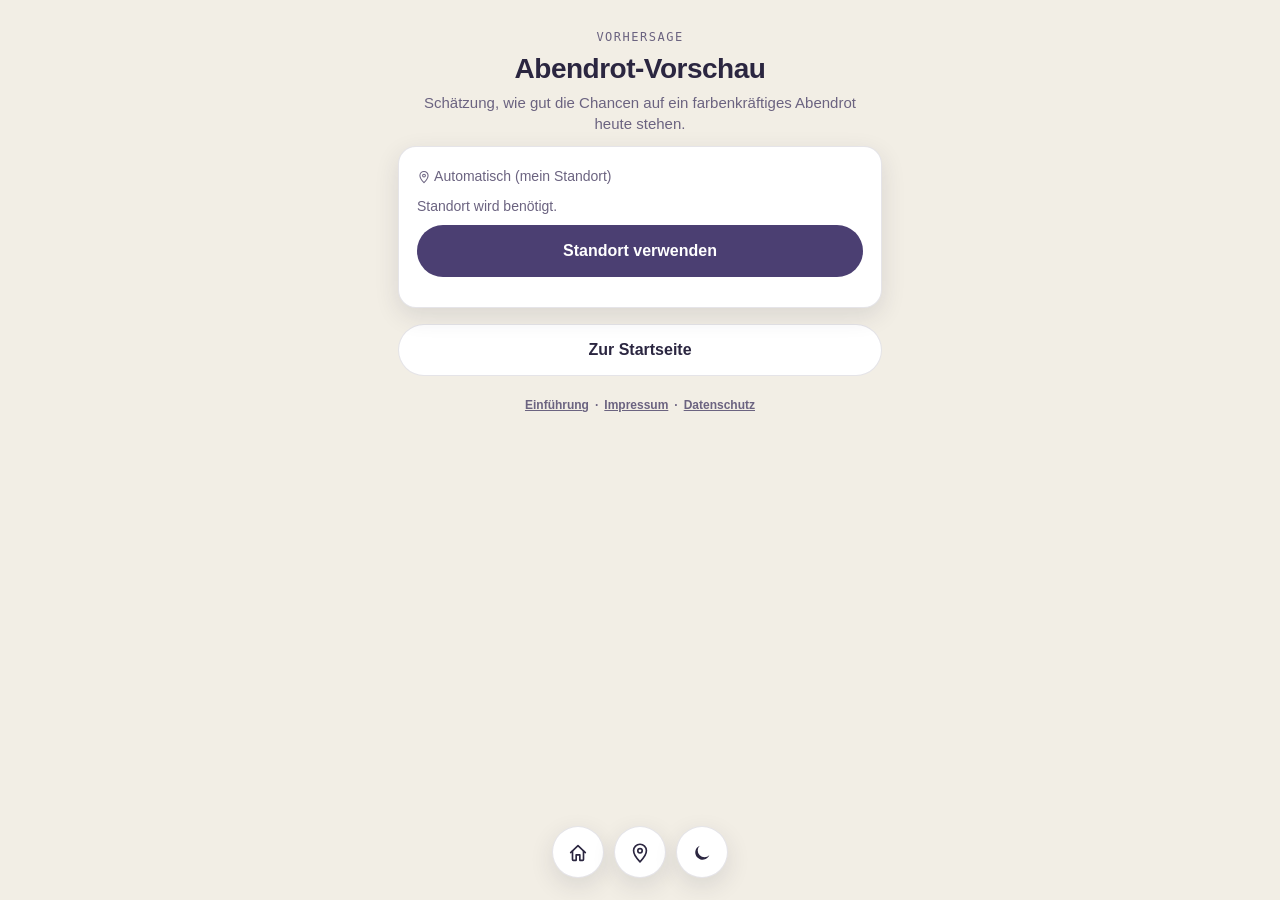
==== commit 3ba98ecd: "Add files via upload" ====
--- a/hw-abendrot.html
+++ b/hw-abendrot.html
@@ -33,7 +33,7 @@
     <div id="hw-sun-arc" style="margin-top:12px;"></div>
     <div id="hw-moon-phase" style="margin-top:6px;"></div>
     <div class="hw-row" style="border-bottom:none;display:none;" id="hw-moon-times-row">
-      <span>🌙 Mondauf-/-untergang</span><span id="hw-moon-times">–</span>
+      <span><span data-hwi="moon" data-hwi-size="16"></span> Mondauf-/-untergang</span><span id="hw-moon-times">–</span>
     </div>
     <div style="margin-top:14px;text-align:center;" id="hw-ampel-box"></div>
     <p id="hw-erklaerung" style="margin-top:10px;"></p>
@@ -47,7 +47,7 @@
   </div>
 
   <div class="hw-card" id="hw-card-stars" style="display:none;">
-    <h2>🌌 Sternenhimmel heute Nacht</h2>
+    <h2><span data-hwi="sparkles" data-hwi-size="20"></span> Sternenhimmel heute Nacht</h2>
     <div id="hw-stargazing-body"></div>
     <p style="font-size:12px;color:var(--text-secondary);margin-top:8px;">Grobe Orientierung aus Wolken- und Mondlicht-Daten, ohne Berücksichtigung von Lichtverschmutzung.</p>
   </div>
@@ -60,8 +60,8 @@
 </div>
 
 <div class="hw-pill-nav">
-  <a href="hw-index.html" aria-label="Start">🏠</a>
-  <button onclick="hwOpenLocationPicker()" aria-label="Standort wählen">📍</button><button onclick="hwToggleTheme()" aria-label="Hell/Dunkel umschalten">🌓</button>
+  <a href="hw-index.html" aria-label="Start"><span data-hwi="home"></span></a>
+  <button onclick="hwOpenLocationPicker()" aria-label="Standort wählen"><span data-hwi="pin"></span></button><button onclick="hwToggleTheme()" aria-label="Hell/Dunkel umschalten"><span data-hwi="moon"></span></button>
 </div>
 
 <script src="hw-app.js"></script>
@@ -69,7 +69,7 @@
 var hwSunsetTs = null, hwCountdownTimer = null;
 
 function hwLoadAbendrot(){
-  document.getElementById('hw-active-loc-label').textContent = hwActiveLocationLabel();
+  document.getElementById('hw-active-loc-label').innerHTML = hwActiveLocationLabel();
   document.getElementById('hw-status').textContent = 'Standort wird ermittelt …';
   hwGetActiveLocation().then(function(pos){
     return hwFetchWeather(pos.lat, pos.lon);
@@ -121,12 +121,12 @@
       stufe='gelb'; label='Durchwachsene Chancen';
       erklaerung = 'Die Wolkenverteilung ist gemischt – es kann klappen, ist aber nicht sicher.';
     }
-    document.getElementById('hw-ampel-box').innerHTML = '<span class="hw-ampel '+stufe+'">' + (stufe==='gruen'?'🟢':stufe==='gelb'?'🟡':'🔴') + ' ' + label + '</span>';
+    document.getElementById('hw-ampel-box').innerHTML = '<span class="hw-ampel '+stufe+'"><span class="hw-dot hw-dot-'+stufe+'"></span>' + label + '</span>';
     document.getElementById('hw-erklaerung').textContent = erklaerung;
 
     document.getElementById('hw-card-status').style.display='none';
     document.getElementById('hw-card-result').style.display='block';
-    document.getElementById('hw-abendrot-updated').textContent = '🔄 Zuletzt aktualisiert: ' + new Date().toLocaleTimeString('de-DE');
+    document.getElementById('hw-abendrot-updated').innerHTML = hwIcon('refresh', 13) + ' Zuletzt aktualisiert: ' + new Date().toLocaleTimeString('de-DE');
     hwStartCountdown();
   }).catch(function(err){
     document.getElementById('hw-status').textContent = 'Nicht verfügbar: ' + (err.message || 'Standort/Wetterdienst nicht erreichbar');
@@ -148,7 +148,7 @@
 window.addEventListener('pagehide', function(){ if(hwCountdownTimer) clearInterval(hwCountdownTimer); });
 document.addEventListener('DOMContentLoaded', function(){
   window.hwPageReload = hwLoadAbendrot;
-  document.getElementById('hw-active-loc-label').textContent = hwActiveLocationLabel();
+  document.getElementById('hw-active-loc-label').innerHTML = hwActiveLocationLabel();
   if(hwHasActiveLocationReady()) hwLoadAbendrot();
   setInterval(function(){
     if(hwHasActiveLocationReady()) hwLoadAbendrot();
--- a/hw-style.css
+++ b/hw-style.css
@@ -38,7 +38,7 @@
 body{
   background:var(--bg);
   color:var(--text);
-  font-family:-apple-system,BlinkMacSystemFont,"SF Pro Text",Segoe UI,Roboto,sans-serif;
+  font-family:-apple-system,"SF Pro Text",sans-serif;
   min-height:100vh;
   -webkit-tap-highlight-color:transparent;
   overscroll-behavior:none;
@@ -105,15 +105,16 @@
   outline-offset:2px;
 }
 
-.hw-quick-tiles{display:grid;grid-template-columns:1fr 1fr;gap:10px;margin:2px 0 16px;}
+.hw-quick-tiles{display:grid;grid-template-columns:1fr 1fr;gap:8px;margin:2px 0 16px;}
 .hw-quick-tile{
   background:var(--card);border:1px solid var(--border);border-radius:16px;
-  box-shadow:var(--shadow-sm);padding:14px 10px;text-align:center;
-  text-decoration:none;color:var(--text);font-size:13px;font-weight:600;
+  box-shadow:var(--shadow-sm);padding:14px 6px;text-align:center;
+  text-decoration:none;color:var(--text);font-size:12.5px;font-weight:600;line-height:1.25;
+  font-family:inherit;appearance:none;cursor:pointer;
   display:flex;flex-direction:column;align-items:center;gap:6px;
   transition:transform 0.15s ease,box-shadow 0.15s ease;
 }
-.hw-quick-tile-icon{font-size:26px;}
+.hw-quick-tile-icon{display:flex;}
 .hw-quick-tile:hover{transform:translateY(-2px);box-shadow:var(--shadow);}
 .hw-quick-tile:active{transform:translateY(0);}
 
@@ -165,13 +166,19 @@
 .hw-day-summary{background:var(--card-soft);border:1px solid var(--border);border-radius:14px;padding:12px 16px;font-size:14px;color:var(--text);text-align:center;margin:10px 0 16px;animation:hwFadeUp .35s ease both;}
 
 .hw-precip-chart{display:flex;align-items:flex-end;gap:6px;height:74px;margin:12px 0 4px;}
+.hw-aqi-scroll{overflow-x:auto;margin:12px -4px 0;padding:0 4px;-webkit-overflow-scrolling:touch;}
+.hw-aqi-strip{display:flex;align-items:flex-end;height:78px;}
+.hw-aqi-item{width:34px;flex-shrink:0;display:flex;flex-direction:column;align-items:center;justify-content:flex-end;height:100%;gap:3px;}
+.hw-aqi-val{font-size:11px;color:var(--text-secondary);font-weight:600;}
+.hw-aqi-bar{width:14px;border-radius:4px 4px 2px 2px;min-height:3px;}
+.hw-aqi-time{font-size:10px;color:var(--text-secondary);}
 .hw-precip-bar-wrap{flex:1;display:flex;flex-direction:column;align-items:center;justify-content:flex-end;height:100%;}
 .hw-precip-pct{font-size:12px;color:var(--text-secondary);margin-bottom:3px;font-weight:600;}
 .hw-precip-bar{width:100%;max-width:26px;border-radius:5px 5px 2px 2px;background:var(--accent);min-height:3px;}
 .hw-precip-label{font-size:12px;color:var(--text-secondary);margin-top:5px;}
 .hw-attrib a{color:var(--accent);}
 
-.hw-footer{text-align:center;font-size:12px;color:var(--text-secondary);margin-top:20px;line-height:1.6;}
+.hw-footer{text-align:center;font-size:12px;font-weight:600;color:var(--text-secondary);margin-top:20px;line-height:1.6;white-space:nowrap;}
 .hw-footer a{color:var(--text-secondary);text-decoration:underline;margin:0 6px;transition:color 0.15s ease;}
 .hw-footer a:hover{color:var(--accent);}
 
@@ -193,6 +200,7 @@
 
 .hw-card{ animation:hwFadeUp .35s ease both; }
 .hw-precip-bar{ transform-origin:bottom; animation:hwBarGrow .5s ease both; }
+.hw-aqi-bar{ transform-origin:bottom; animation:hwBarGrow .5s ease both; }
 .hw-ampel{ animation:hwFadeUp .3s ease both; }
 
 .hw-stat-grid{display:grid;grid-template-columns:repeat(2,1fr);gap:12px;margin-top:14px;}
@@ -395,8 +403,8 @@
 /* ---------- Standort-Auswahl (nutzt das generische Sheet, siehe .hw-sheet-overlay/.hw-sheet-modal oben) ---------- */
 .hw-loc-modal input[type=text]{width:100%;margin-bottom:4px;}
 .hw-loc-search-row{display:flex;gap:8px;margin-bottom:4px;align-items:stretch;}
-.hw-loc-search-row input[type=text]{width:auto;flex:1;margin-bottom:0;}
-.hw-loc-search-btn{flex-shrink:0;padding:0 16px;}
+.hw-loc-search-row input[type=text]{width:auto;flex:1;min-width:0;margin-bottom:0;}
+.hw-loc-search-btn{flex-shrink:0;width:44px;padding:0;display:flex;align-items:center;justify-content:center;}
 .hw-loc-results{max-height:260px;overflow-y:auto;margin-top:6px;}
 .hw-loc-result-item{
   display:block;width:100%;text-align:left;background:var(--card);border:1px solid var(--border);
@@ -423,3 +431,11 @@
 .hw-rain-alert-row{margin:10px 0 4px;}
 .hw-rain-alert-row .hw-btn{width:100%;font-size:13px;padding:10px 14px;}
 .hw-rain-alert-note{font-size:12px;color:var(--text-secondary);text-align:center;margin:6px 0 0;line-height:1.4;}
+
+/* ---------- Symbol-System (SVG-Icons statt Emoji) ---------- */
+.hw-icon{display:inline-block;vertical-align:-3px;flex-shrink:0;}
+.hw-pill-nav .hw-icon{width:22px;height:22px;vertical-align:middle;}
+.hw-dot{display:inline-block;width:9px;height:9px;border-radius:50%;margin-right:6px;vertical-align:middle;}
+.hw-dot-gruen{background:var(--green-dot);}
+.hw-dot-gelb{background:var(--yellow-dot);}
+.hw-dot-rot{background:var(--red-dot);}
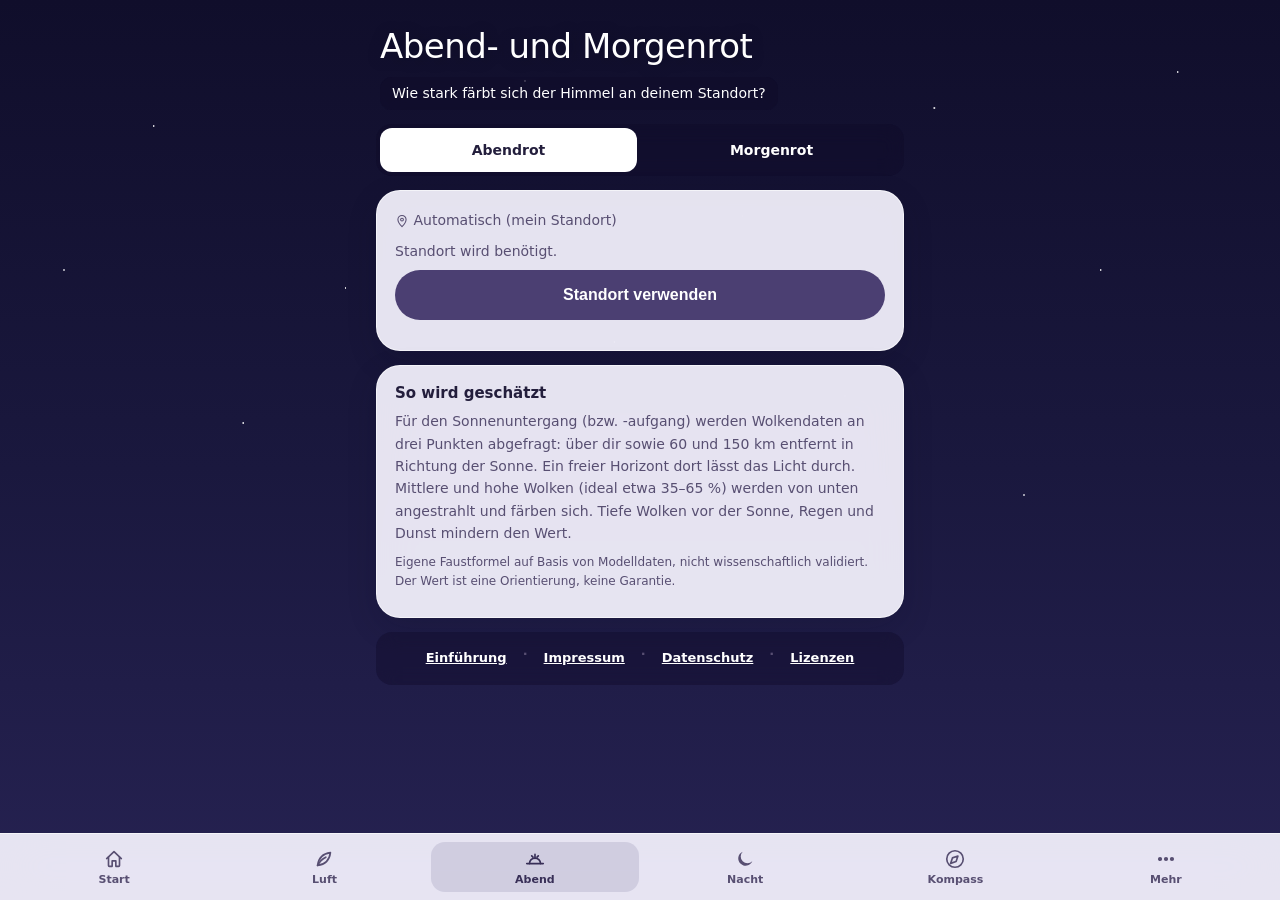
==== commit 50284399: "Add files via upload" ====
--- a/hw-abendrot.html
+++ b/hw-abendrot.html
@@ -1,159 +1,148 @@
 <!DOCTYPE html>
 <html lang="de">
 <head>
-    <meta name="robots" content="noindex, nofollow">
+<meta name="robots" content="noindex, nofollow">
 <meta charset="UTF-8">
 <meta name="viewport" content="width=device-width, initial-scale=1, maximum-scale=1, user-scalable=no, viewport-fit=cover">
-<meta name="theme-color" content="#F2EEE5">
+<meta name="theme-color" content="#4A7FBE">
 <meta name="apple-mobile-web-app-capable" content="yes">
+<meta name="mobile-web-app-capable" content="yes">
 <meta name="apple-mobile-web-app-status-bar-style" content="black-translucent">
-<title>Abendrot-Vorschau – HimmelsWahr</title>
+<meta name="apple-mobile-web-app-title" content="HimmelsWahr">
+<title>Abend- und Morgenrot – HimmelsWahr</title>
 <link rel="manifest" href="hw-manifest.json">
-<link rel="apple-touch-icon" sizes="180x180" href="hw-icon-180.png">
+<link rel="apple-touch-icon" sizes="180x180" href="hw-icon-180.png?v=3">
+<link rel="icon" href="hw-icon-192.png" type="image/png">
 <link rel="stylesheet" href="hw-style.css">
 </head>
 <body>
 <div class="hw-wrap">
   <div class="hw-header">
-    <p class="hw-eyebrow">Vorhersage</p>
-    <h1>Abendrot-Vorschau</h1>
-    <p class="hw-sub">Schätzung, wie gut die Chancen auf ein farbenkräftiges Abendrot heute stehen.</p>
+    <h1>Abend- und Morgenrot</h1>
+    <p class="hw-sub">Wie stark färbt sich der Himmel an deinem Standort?</p>
+  </div>
+
+  <div class="hw-seg" role="group" aria-label="Zeitpunkt wählen">
+    <button type="button" id="hw-mode-evening" aria-pressed="true" onclick="hwSetGlowMode('evening')">Abendrot</button>
+    <button type="button" id="hw-mode-morning" aria-pressed="false" onclick="hwSetGlowMode('morning')">Morgenrot</button>
   </div>
 
   <div class="hw-card" id="hw-card-status">
     <p class="hw-loc-current" id="hw-active-loc-label"></p>
     <p id="hw-status">Standort wird benötigt.</p>
-    <button class="hw-btn primary" onclick="hwLoadAbendrot()">Standort verwenden</button>
+    <button class="hw-btn primary" onclick="hwLoadGlow()">Standort verwenden</button>
   </div>
 
   <div class="hw-card" id="hw-card-result" style="display:none;">
-    <h2>Sonnenuntergang</h2>
-    <div class="hw-row"><span>Uhrzeit</span><span id="hw-sunset-time">–</span></div>
-    <div class="hw-row"><span>Countdown</span><span id="hw-countdown">–</span></div>
-    <div id="hw-sun-arc" style="margin-top:12px;"></div>
-    <div id="hw-moon-phase" style="margin-top:6px;"></div>
-    <div class="hw-row" style="border-bottom:none;display:none;" id="hw-moon-times-row">
-      <span><span data-hwi="moon" data-hwi-size="16"></span> Mondauf-/-untergang</span><span id="hw-moon-times">–</span>
+    <h2 id="hw-ev-title">Sonnenuntergang</h2>
+    <div class="hw-score">
+      <div class="hw-score-num" id="hw-score-num" aria-label="Wert von 0 bis 100">–</div>
+      <div class="hw-score-side">
+        <div id="hw-ampel-box"></div>
+        <div id="hw-countdown" style="font-size:14px;color:var(--text-secondary);"></div>
+      </div>
     </div>
-    <div style="margin-top:14px;text-align:center;" id="hw-ampel-box"></div>
-    <p id="hw-erklaerung" style="margin-top:10px;"></p>
-    <p style="font-size:12px;color:var(--text-secondary);">Automatisierte Schätzung aus Wolkendaten, keine Garantie – lokale Sichtbedingungen können abweichen.</p>
-    <h3 style="margin-top:14px;">Bewölkung zum Sonnenuntergang</h3>
-    <div class="hw-row"><span>Tief (blockiert Sicht)</span><span id="hw-cloud-low">–</span></div>
-    <div class="hw-row"><span>Mittel</span><span id="hw-cloud-mid">–</span></div>
-    <div class="hw-row"><span>Hoch (reflektiert Farbe)</span><span id="hw-cloud-high">–</span></div>
-    <p id="hw-abendrot-updated" style="font-size:12px;color:var(--text-secondary);text-align:center;margin-top:8px;"></p>
-    <p class="hw-attrib">Wetterdaten von <a href="https://open-meteo.com/" target="_blank" rel="noopener">Open-Meteo.com</a> (CC BY 4.0)</p>
+    <div class="hw-meter" aria-hidden="true"><i id="hw-meter-pos" style="left:0%"></i></div>
+    <p id="hw-glow-text" style="font-size:15px;line-height:1.55;color:var(--text);margin:12px 0 0;"></p>
   </div>
 
-  <div class="hw-card" id="hw-card-stars" style="display:none;">
-    <h2><span data-hwi="sparkles" data-hwi-size="20"></span> Sternenhimmel heute Nacht</h2>
-    <div id="hw-stargazing-body"></div>
-    <p style="font-size:12px;color:var(--text-secondary);margin-top:8px;">Grobe Orientierung aus Wolken- und Mondlicht-Daten, ohne Berücksichtigung von Lichtverschmutzung.</p>
+  <div class="hw-card" id="hw-card-cols" style="display:none;">
+    <h2>Wolken auf dem Weg der Sonne</h2>
+    <p style="font-size:13px;margin-top:-6px;" id="hw-dir-line"></p>
+    <div class="hw-cols" id="hw-cols"></div>
+    <div id="hw-light-times" style="margin-top:14px;"></div>
+    <p id="hw-glow-updated" style="font-size:12px;color:var(--text-secondary);text-align:center;margin-top:10px;"></p>
+    <p class="hw-attrib">Wetterdaten von <a href="https://open-meteo.com/" target="_blank" rel="noopener">Open-Meteo.com</a> (<a href="https://creativecommons.org/licenses/by/4.0/" target="_blank" rel="noopener">CC BY 4.0</a>), aufbereitet und umgerechnet</p>
   </div>
 
-  <a class="hw-btn" href="hw-index.html">Zur Startseite</a>
+  <div class="hw-card">
+    <h3>So wird geschätzt</h3>
+    <p>Für den Sonnenuntergang (bzw. -aufgang) werden Wolkendaten an drei Punkten abgefragt: über dir sowie 60 und 150 km entfernt in Richtung der Sonne. Ein freier Horizont dort lässt das Licht durch. Mittlere und hohe Wolken (ideal etwa 35–65 %) werden von unten angestrahlt und färben sich. Tiefe Wolken vor der Sonne, Regen und Dunst mindern den Wert.</p>
+    <p style="font-size:12px;">Eigene Faustformel auf Basis von Modelldaten, nicht wissenschaftlich validiert. Der Wert ist eine Orientierung, keine Garantie.</p>
+  </div>
 
   <div class="hw-footer">
-    <a href="hw-info.html">Einführung</a>·<a href="hw-impressum.html">Impressum</a>·<a href="hw-datenschutz.html">Datenschutz</a>
+    <a href="hw-info.html">Einführung</a>·<a href="hw-impressum.html">Impressum</a>·<a href="hw-datenschutz.html">Datenschutz</a>·<a href="hw-lizenzen.html">Lizenzen</a>
   </div>
 </div>
 
-<div class="hw-pill-nav">
-  <a href="hw-index.html" aria-label="Start"><span data-hwi="home"></span></a>
-  <button onclick="hwOpenLocationPicker()" aria-label="Standort wählen"><span data-hwi="pin"></span></button><button onclick="hwToggleTheme()" aria-label="Hell/Dunkel umschalten"><span data-hwi="moon"></span></button>
-</div>
+<script src="hw-astro.js"></script>
+<script src="hw-app.js"></script>
+<script src="hw-sky.js"></script>
+<script>
+hwRenderNav('hw-abendrot.html');
 
-<script src="hw-app.js"></script>
-<script>
-var hwSunsetTs = null, hwCountdownTimer = null;
-
-function hwLoadAbendrot(){
+var hwGlowSunset = true, hwGlowData = null;
+function hwSetGlowMode(m){
+  hwGlowSunset = (m === 'evening');
+  document.getElementById('hw-mode-evening').setAttribute('aria-pressed', hwGlowSunset ? 'true' : 'false');
+  document.getElementById('hw-mode-morning').setAttribute('aria-pressed', hwGlowSunset ? 'false' : 'true');
+  hwLoadGlow();
+}
+function hwCountdownText(ms){
+  var d = ms - Date.now();
+  if(d < -900000) return 'Vorbei';
+  if(d <= 0) return hwGlowSunset ? 'Gerade jetzt' : 'Gerade jetzt';
+  var m = Math.round(d / 60000), h = Math.floor(m / 60);
+  return 'in ' + (h > 0 ? h + ' Std ' : '') + (m % 60) + ' Min';
+}
+function hwLoadGlow(){
   document.getElementById('hw-active-loc-label').innerHTML = hwActiveLocationLabel();
   document.getElementById('hw-status').textContent = 'Standort wird ermittelt …';
+  document.getElementById('hw-card-status').style.display = 'block';
   hwGetActiveLocation().then(function(pos){
-    return hwFetchWeather(pos.lat, pos.lon);
-  }).then(function(data){
-    var sunsetStr = data.daily.sunset[0];
-    var sunriseStr = data.daily.sunrise[0];
-    var offset = data.utc_offset_seconds;
-    var sunset = new Date(sunsetStr);
-    hwSunsetTs = hwRealTimeMs(sunsetStr, offset);
-    hwRenderSunArc('hw-sun-arc', sunriseStr, sunsetStr, offset);
-    hwRenderMoonPhase('hw-moon-phase');
+    document.getElementById('hw-status').textContent = 'Wolkendaten werden geladen …';
+    return hwComputeGlow(pos.lat, pos.lon, hwGlowSunset);
+  }).then(function(r){
+    hwGlowData = r;
+    var off = r.off, today = hwFmtLocalDay(Date.now(), off), evDay = hwFmtLocalDay(r.ms, off);
+    var dayWord = today === evDay ? 'heute' : (hwFmtLocalDay(Date.now() + 86400000, off) === evDay ? 'morgen' : evDay);
+    document.getElementById('hw-ev-title').textContent = (r.sunrise ? 'Sonnenaufgang ' : 'Sonnenuntergang ') + dayWord + ', ' + hwFmtLocal(r.ms, off) + ' Uhr';
+    document.getElementById('hw-score-num').innerHTML = r.calc.score + '<small>/100</small>';
+    document.getElementById('hw-ampel-box').innerHTML = '<span class="hw-ampel ' + r.cls.stufe + '"><span class="hw-dot hw-dot-' + r.cls.stufe + '"></span>' + r.cls.label + '</span>';
+    document.getElementById('hw-meter-pos').style.left = r.calc.score + '%';
+    document.getElementById('hw-glow-text').textContent = r.text;
+    document.getElementById('hw-countdown').textContent = hwCountdownText(r.ms);
 
-    if(data.daily.moonrise && data.daily.moonset){
-      var moonriseTxt = hwFormatTime(data.daily.moonrise[0]);
-      var moonsetTxt = hwFormatTime(data.daily.moonset[0]);
-      document.getElementById('hw-moon-times').textContent = moonriseTxt + ' / ' + moonsetTxt;
-      document.getElementById('hw-moon-times-row').style.display = 'flex';
+    var dir = hwCompassWord(r.azimuth);
+    document.getElementById('hw-dir-line').textContent = (r.sunrise ? 'Die Sonne geht' : 'Die Sonne geht') + ' bei ' + Math.round(r.azimuth) + '° (' + dir + ') ' + (r.sunrise ? 'auf' : 'unter') + '.';
+    function cell(title, p){
+      return '<div class="hw-col-cell"><b>' + title + '</b><span>Tief ' + Math.round(p.low) + ' %</span><span>Mittel ' + Math.round(p.mid) + ' %</span><span>Hoch ' + Math.round(p.high) + ' %</span></div>';
     }
+    document.getElementById('hw-cols').innerHTML = cell('Über dir', r.own) + cell('60 km ' + dir, r.near) + cell('150 km ' + dir, r.far);
 
-    var hasStars = hwRenderStargazing('hw-stargazing-body', data, sunsetStr);
-    document.getElementById('hw-card-stars').style.display = hasStars ? 'block' : 'none';
+    /* Goldene und Blaue Stunde für den Ortstag des Ereignisses */
+    var d = new Date(r.ms + off * 1000);
+    var dayStart = Date.UTC(d.getUTCFullYear(), d.getUTCMonth(), d.getUTCDate()) - off * 1000;
+    var ev = hwDayEvents(dayStart, r.lat, r.lon), rows = '';
+    function row(label, from, to){
+      if(!from || !to) return;
+      rows += '<div class="hw-row"><span>' + label + '</span><span>' + hwFmtLocal(from, off) + ' – ' + hwFmtLocal(to, off) + ' Uhr</span></div>';
+    }
+    if(r.sunrise){ row('Blaue Stunde', ev.blueStartMorning, ev.goldenStartMorning); row('Goldene Stunde', ev.goldenStartMorning, ev.goldenEndMorning); }
+    else { row('Goldene Stunde', ev.goldenStartEvening, ev.goldenEndEvening); row('Blaue Stunde', ev.goldenEndEvening, ev.blueEndEvening); }
+    document.getElementById('hw-light-times').innerHTML = rows +
+      '<p style="font-size:12px;margin:8px 0 0;">Goldene Stunde: Sonne zwischen −4° und +6° Höhe · Blaue Stunde: −8° bis −4°. Berechnet auf deinem Gerät.</p>';
+    document.getElementById('hw-glow-updated').innerHTML = hwIcon('refresh', 13) + ' Zuletzt aktualisiert: ' + new Date().toLocaleTimeString('de-DE');
 
-    var hourlyTimes = data.hourly.time;
-    var idx = 0, best = Infinity;
-    for(var i=0;i<hourlyTimes.length;i++){
-      var diff = Math.abs(hwRealTimeMs(hourlyTimes[i], offset) - hwSunsetTs);
-      if(diff < best){ best = diff; idx = i; }
-    }
-    var low = data.hourly.cloud_cover_low[idx];
-    var mid = data.hourly.cloud_cover_mid[idx];
-    var high = data.hourly.cloud_cover_high[idx];
-
-    document.getElementById('hw-sunset-time').textContent = sunset.toLocaleTimeString('de-DE', {hour:'2-digit', minute:'2-digit'});
-    document.getElementById('hw-cloud-low').textContent = low + ' %';
-    document.getElementById('hw-cloud-mid').textContent = mid + ' %';
-    document.getElementById('hw-cloud-high').textContent = high + ' %';
-
-    var stufe, label, erklaerung;
-    if(low > 75){
-      stufe='rot'; label='Geringe Chance';
-      erklaerung = 'Sehr viele tiefe Wolken verdecken wahrscheinlich den Horizont – das Abendlicht kommt kaum durch.';
-    } else if(high >= 15 && high <= 65 && low < 45){
-      stufe='gruen'; label='Gute Chance auf Abendrot';
-      erklaerung = 'Ein lockerer Schleier aus hohen Wolken bei freiem Horizont ist die klassische Zutat für kräftiges Abendrot – die hohen Wolken reflektieren das rote Licht der tief stehenden Sonne.';
-    } else if(low < 45 && high < 15 && mid < 30){
-      stufe='gelb'; label='Möglich, aber eher dezent';
-      erklaerung = 'Weitgehend klarer Himmel – der Sonnenuntergang ist gut sichtbar, aber ohne Wolken zum Anstrahlen bleibt die Farbwirkung meist zurückhaltend.';
-    } else {
-      stufe='gelb'; label='Durchwachsene Chancen';
-      erklaerung = 'Die Wolkenverteilung ist gemischt – es kann klappen, ist aber nicht sicher.';
-    }
-    document.getElementById('hw-ampel-box').innerHTML = '<span class="hw-ampel '+stufe+'"><span class="hw-dot hw-dot-'+stufe+'"></span>' + label + '</span>';
-    document.getElementById('hw-erklaerung').textContent = erklaerung;
-
-    document.getElementById('hw-card-status').style.display='none';
-    document.getElementById('hw-card-result').style.display='block';
-    document.getElementById('hw-abendrot-updated').innerHTML = hwIcon('refresh', 13) + ' Zuletzt aktualisiert: ' + new Date().toLocaleTimeString('de-DE');
-    hwStartCountdown();
+    document.getElementById('hw-card-status').style.display = 'none';
+    document.getElementById('hw-card-result').style.display = 'block';
+    document.getElementById('hw-card-cols').style.display = 'block';
   }).catch(function(err){
-    document.getElementById('hw-status').textContent = 'Nicht verfügbar: ' + (err.message || 'Standort/Wetterdienst nicht erreichbar');
+    document.getElementById('hw-card-result').style.display = 'none';
+    document.getElementById('hw-card-cols').style.display = 'none';
+    document.getElementById('hw-card-status').style.display = 'block';
+    document.getElementById('hw-status').textContent = 'Nicht verfügbar: ' + (err && err.message ? err.message : 'Standort/Dienst nicht erreichbar');
   });
 }
+document.addEventListener('DOMContentLoaded', function(){
+  window.hwPageReload = hwLoadGlow;
+  document.getElementById('hw-active-loc-label').innerHTML = hwActiveLocationLabel();
+  if(hwHasActiveLocationReady()) hwLoadGlow();
+  setInterval(function(){ if(hwGlowData) document.getElementById('hw-countdown').textContent = hwCountdownText(hwGlowData.ms); }, 30000);
+  setInterval(function(){ if(!document.hidden && hwHasActiveLocationReady()) hwLoadGlow(); }, 600000);
+});
 
-function hwStartCountdown(){
-  if(hwCountdownTimer) clearInterval(hwCountdownTimer);
-  function tick(){
-    var diff = hwSunsetTs - Date.now();
-    var el = document.getElementById('hw-countdown');
-    if(diff <= 0){ el.textContent = 'Sonne ist untergegangen'; clearInterval(hwCountdownTimer); return; }
-    var h = Math.floor(diff/3600000), m = Math.floor((diff%3600000)/60000);
-    el.textContent = h + ' Std ' + m + ' Min';
-  }
-  tick();
-  hwCountdownTimer = setInterval(tick, 30000);
-}
-window.addEventListener('pagehide', function(){ if(hwCountdownTimer) clearInterval(hwCountdownTimer); });
-document.addEventListener('DOMContentLoaded', function(){
-  window.hwPageReload = hwLoadAbendrot;
-  document.getElementById('hw-active-loc-label').innerHTML = hwActiveLocationLabel();
-  if(hwHasActiveLocationReady()) hwLoadAbendrot();
-  setInterval(function(){
-    if(hwHasActiveLocationReady()) hwLoadAbendrot();
-  }, 600000);
-});
 </script>
 </body>
 </html>
--- a/hw-style.css
+++ b/hw-style.css
@@ -1,44 +1,63 @@
 /* HimmelsWahr — gemeinsames Stylesheet, Design analog WahrZentrale */
 :root{
-  --bg:#F2EEE5;
-  --card:#FFFFFF;
-  --card-soft:#FBF9F5;
-  --text:#2B2640;
-  --text-secondary:#6B6380;
+  --font-ui:-apple-system,"SF Pro Text",system-ui,"Segoe UI","Helvetica Neue",Arial,sans-serif;
+  --font-display:var(--font-ui);
+  --bg:#DCE8F3;
+  --card:#F3F2FA;
+  --card-soft:#ECEAF6;
+  --card-solid:#FFFFFF;
+  --glass:rgba(255,255,255,0.74);
+  --glass-border:rgba(255,255,255,0.62);
+  --text:#231E3C;
+  --text-secondary:#584F72;
   --accent:#4B3F72;
   --accent-strong:#382F57;
   --accent-contrast:#FFFFFF;
-  --border:rgba(43,38,64,0.12);
-  --green-bg:#E4F1E6; --green-fg:#256029; --green-dot:#2E7D32;
-  --yellow-bg:#FBEFDB; --yellow-fg:#8A5A12; --yellow-dot:#C97A18;
-  --red-bg:#F7E1E1; --red-fg:#9B2C2C; --red-dot:#C62828;
-  --shadow-sm:0 2px 8px rgba(43,38,64,0.08);
-  --shadow:0 8px 24px rgba(43,38,64,0.12);
-  --shadow-lg:0 12px 32px rgba(43,38,64,0.16);
+  --border:rgba(35,30,60,0.14);
+  --on-sky:#FFFFFF;
+  --chip:rgba(15,12,40,0.40);
+  --sky-1:#4A7FBE; --sky-2:#7DAEDB; --sky-3:#D6E6F2;
+  --glow-o:0; --stars-o:0;
+  --green-bg:#E1F1E4; --green-fg:#1E5A23; --green-dot:#2E7D32;
+  --yellow-bg:#FBEFDB; --yellow-fg:#7A4E0E; --yellow-dot:#C97A18;
+  --red-bg:#F7E1E1; --red-fg:#8E2626; --red-dot:#C62828;
+  --shadow-sm:0 2px 8px rgba(15,12,40,0.10);
+  --shadow:0 10px 30px rgba(15,12,40,0.16);
+  --shadow-lg:0 14px 36px rgba(15,12,40,0.22);
 }
 [data-theme="dark"]{
-  --bg:#221F3A;
-  --card:#2E2A4D;
-  --card-soft:#2A2645;
+  --bg:#17142F;
+  --card:#2A2650;
+  --card-soft:#252148;
+  --card-solid:#2A2650;
+  --glass:rgba(28,24,56,0.66);
+  --glass-border:rgba(255,255,255,0.10);
   --text:#F2EEE5;
   --text-secondary:#D0CDE6;
   --accent:#B6ABE8;
   --accent-strong:#D8D0FA;
-  --accent-contrast:#221F3A;
-  --border:rgba(242,238,229,0.16);
+  --accent-contrast:#17142F;
+  --border:rgba(242,238,229,0.18);
+  --chip:rgba(10,8,30,0.50);
   --green-bg:#20342A; --green-fg:#8FD6A2; --green-dot:#8FD6A2;
   --yellow-bg:#3A2E18; --yellow-fg:#F0C583; --yellow-dot:#F0C583;
   --red-bg:#3A2020; --red-fg:#F0A3A3; --red-dot:#F0A3A3;
-  --shadow-sm:0 2px 8px rgba(0,0,0,0.2);
-  --shadow:0 8px 24px rgba(0,0,0,0.3);
-  --shadow-lg:0 12px 32px rgba(0,0,0,0.4);
+  --shadow-sm:0 2px 8px rgba(0,0,0,0.25);
+  --shadow:0 10px 30px rgba(0,0,0,0.35);
+  --shadow-lg:0 14px 36px rgba(0,0,0,0.45);
 }
 *{box-sizing:border-box;}
+html,body{overflow-x:hidden;}
+.hw-loc-modal{max-width:100%;}
+.hw-loc-modal *{min-width:0;}
+.hw-loc-result-item{overflow-wrap:anywhere;}
+.hw-loc-fav-title{overflow-wrap:anywhere;}
 html,body{margin:0;padding:0;}
+html{background:var(--sky-1);}
 body{
-  background:var(--bg);
+  background:transparent;
   color:var(--text);
-  font-family:-apple-system,"SF Pro Text",sans-serif;
+  font-family:var(--font-ui);
   min-height:100vh;
   -webkit-tap-highlight-color:transparent;
   overscroll-behavior:none;
@@ -46,12 +65,16 @@
   padding-bottom:110px;
   touch-action:manipulation;
 }
+#hw-sky-bg{position:fixed;left:0;right:0;top:0;bottom:0;z-index:-1;background:linear-gradient(180deg,var(--sky-1) 0%,var(--sky-2) 52%,var(--sky-3) 100%);pointer-events:none;overflow:hidden;}
+#hw-sky-bg::before{content:"";position:absolute;inset:0;opacity:var(--stars-o);
+  background-image:radial-gradient(1.2px 1.2px at 12% 14%,#fff 60%,transparent),radial-gradient(1px 1px at 27% 32%,#fff 60%,transparent),radial-gradient(1.4px 1.4px at 41% 9%,#fff 60%,transparent),radial-gradient(1px 1px at 58% 24%,#fff 60%,transparent),radial-gradient(1.3px 1.3px at 73% 12%,#fff 60%,transparent),radial-gradient(1px 1px at 86% 30%,#fff 60%,transparent),radial-gradient(1.1px 1.1px at 19% 47%,#fff 60%,transparent),radial-gradient(1px 1px at 66% 44%,#fff 60%,transparent),radial-gradient(1.2px 1.2px at 92% 8%,#fff 60%,transparent),radial-gradient(1px 1px at 5% 30%,#fff 60%,transparent),radial-gradient(1.1px 1.1px at 48% 38%,#fff 60%,transparent),radial-gradient(1px 1px at 80% 55%,#fff 60%,transparent);}
+#hw-sky-bg::after{content:"";position:absolute;left:-20%;right:-20%;bottom:-10%;height:55%;opacity:var(--glow-o);background:radial-gradient(60% 70% at 50% 100%,rgba(255,168,104,0.75),rgba(255,120,120,0.28) 55%,transparent 75%);}
 /* Feste, blickdichte Fläche hinter der iPhone-Statuszeile (Uhrzeit/Akku), damit beim Scrollen
    kein Seiteninhalt sichtbar "durch" die Statuszeile läuft (Folge von black-translucent + viewport-fit=cover). */
 body::before{
   content:"";position:fixed;top:0;left:0;right:0;
   height:env(safe-area-inset-top);
-  background:var(--bg);
+  background:var(--sky-1);
   z-index:9999;pointer-events:none;
 }
 .hw-wrap{max-width:520px;margin:0 auto;padding:calc(6px + env(safe-area-inset-top)) 18px 20px;}
@@ -337,69 +360,6 @@
 }
 .hw-sheet-close{margin-top:14px;}
 
-/* ---------- Himmel-Hero ---------- */
-.hw-sky-hero{
-  position:relative;width:100%;height:150px;border-radius:20px;overflow:hidden;
-  margin-bottom:16px;box-shadow:var(--shadow);
-}
-.hw-sky-clear.hw-day{background:linear-gradient(180deg,#6FB6E8 0%,#B9E0F5 100%);}
-.hw-sky-partly.hw-day{background:linear-gradient(180deg,#7FBEE8 0%,#C7E6F5 100%);}
-.hw-sky-cloudy.hw-day{background:linear-gradient(180deg,#9AA7B8 0%,#CBD3DC 100%);}
-.hw-sky-rain.hw-day{background:linear-gradient(180deg,#6B7A8C 0%,#9AA7B4 100%);}
-.hw-sky-snow.hw-day{background:linear-gradient(180deg,#AAB9C7 0%,#DCE6ED 100%);}
-.hw-sky-storm.hw-day{background:linear-gradient(180deg,#4A4A5E 0%,#767690 100%);}
-.hw-sky-clear.hw-night,.hw-sky-partly.hw-night{background:linear-gradient(180deg,#171433 0%,#2E2A55 100%);}
-.hw-sky-cloudy.hw-night,.hw-sky-rain.hw-night,.hw-sky-snow.hw-night,.hw-sky-storm.hw-night{background:linear-gradient(180deg,#1E1C30 0%,#3A3850 100%);}
-
-.hw-sky-sun{position:absolute;top:22px;right:28px;width:46px;height:46px;border-radius:50%;background:radial-gradient(circle,#FFE9A8 0%,#F2C24C 60%,#E8A93A 100%);box-shadow:0 0 26px 6px rgba(242,194,76,0.4);}
-@media (prefers-reduced-motion:no-preference){ .hw-sky-sun{animation:hwSunPulse 3.5s ease-in-out infinite;} }
-
-.hw-sky-moon{position:absolute;top:20px;right:30px;width:38px;height:38px;border-radius:50%;
-  background:radial-gradient(circle at 35% 35%, #F5F3E8 0%, #DCD9C8 70%, #C7C4B0 100%);
-  box-shadow:0 0 18px 4px rgba(245,243,232,0.35), inset -8px -3px 0 0 rgba(0,0,0,0.12);}
-
-.hw-sky-stars{position:absolute;inset:0;}
-.hw-star{position:absolute;width:2px;height:2px;border-radius:50%;background:#F2EEE5;opacity:.6;}
-@media (prefers-reduced-motion:no-preference){ .hw-star{animation:hwTwinkle 2.6s ease-in-out infinite;} }
-
-.hw-sky-clouds{position:absolute;inset:0;overflow:hidden;}
-.hw-cloud{position:absolute;background:rgba(255,255,255,0.75);border-radius:40px;}
-.hw-cloud-1{width:70px;height:22px;top:30px;left:-80px;}
-.hw-cloud-1::before{content:"";position:absolute;width:34px;height:34px;background:inherit;border-radius:50%;top:-16px;left:10px;}
-.hw-cloud-2{width:52px;height:18px;top:68px;left:-60px;opacity:.85;}
-.hw-cloud-2::before{content:"";position:absolute;width:26px;height:26px;background:inherit;border-radius:50%;top:-12px;left:8px;}
-[data-theme="dark"] .hw-cloud{background:rgba(210,208,230,0.22);}
-@media (prefers-reduced-motion:no-preference){
-  .hw-cloud-1{animation:hwCloudDrift 22s linear infinite;}
-  .hw-cloud-2{animation:hwCloudDrift 30s linear infinite 4s;}
-}
-@media (prefers-reduced-motion:reduce){ .hw-cloud-1{left:20%;} .hw-cloud-2{left:55%;} }
-
-.hw-sky-rain-layer{position:absolute;inset:0;overflow:hidden;}
-.hw-raindrop{position:absolute;top:-10%;width:2px;height:14px;border-radius:2px;background:rgba(255,255,255,0.55);}
-@media (prefers-reduced-motion:no-preference){ .hw-raindrop{animation:hwRainFall 0.9s linear infinite;} }
-@media (prefers-reduced-motion:reduce){ .hw-raindrop{display:none;} }
-
-.hw-sky-snow-layer{position:absolute;inset:0;overflow:hidden;}
-.hw-snowflake{position:absolute;top:-6%;width:4px;height:4px;border-radius:50%;background:rgba(255,255,255,0.85);}
-@media (prefers-reduced-motion:no-preference){ .hw-snowflake{animation:hwSnowFall 3.6s linear infinite;} }
-@media (prefers-reduced-motion:reduce){ .hw-snowflake{display:none;} }
-
-.hw-sky-flash{position:absolute;inset:0;background:#fff;opacity:0;}
-@media (prefers-reduced-motion:no-preference){ .hw-sky-flash{animation:hwFlashSubtle 5s ease-in-out infinite;} }
-
-.hw-sky-scrim{position:absolute;left:0;right:0;bottom:0;height:70%;
-  background:linear-gradient(180deg, rgba(0,0,0,0) 0%, rgba(0,0,0,0.55) 100%);}
-.hw-sky-overlay{position:absolute;left:16px;right:16px;bottom:12px;color:#fff;z-index:2;}
-.hw-sky-overlay .hw-hero-temp{font-size:42px;font-weight:700;line-height:1;text-shadow:0 2px 4px rgba(0,0,0,0.3);}
-.hw-sky-overlay .hw-hero-desc{font-size:14px;opacity:.95;margin-top:4px;text-shadow:0 1px 2px rgba(0,0,0,0.25);}
-
-@keyframes hwCloudDrift{ from{transform:translateX(0);} to{transform:translateX(380px);} }
-@keyframes hwRainFall{ from{transform:translateY(0);opacity:0;} 15%{opacity:1;} to{transform:translateY(170px);opacity:0;} }
-@keyframes hwSnowFall{ from{transform:translate(0,0);opacity:0;} 15%{opacity:1;} to{transform:translate(12px,170px);opacity:0;} }
-@keyframes hwTwinkle{ 0%,100%{opacity:.25;} 50%{opacity:.9;} }
-@keyframes hwFlashSubtle{ 0%,94%,100%{opacity:0;} 95%{opacity:.18;} 97%{opacity:0;} }
-
 /* ---------- Standort-Auswahl (nutzt das generische Sheet, siehe .hw-sheet-overlay/.hw-sheet-modal oben) ---------- */
 .hw-loc-modal input[type=text]{width:100%;margin-bottom:4px;}
 .hw-loc-search-row{display:flex;gap:8px;margin-bottom:4px;align-items:stretch;}
@@ -439,3 +399,269 @@
 .hw-dot-gruen{background:var(--green-dot);}
 .hw-dot-gelb{background:var(--yellow-dot);}
 .hw-dot-rot{background:var(--red-dot);}
+
+/* =====================================================================
+   HimmelsWahr v46 — „Der ganze Himmel“: Seitenhintergrund folgt der echten Sonnenhöhe,
+   Inhalte liegen als Milchglas-Flächen darüber. Nur System-Schriften (keine Web-Fonts).
+   ===================================================================== */
+.hw-wrap{max-width:560px;padding:calc(8px + env(safe-area-inset-top)) 16px 20px;}
+.hw-header{text-align:left;padding:18px 4px 14px;}
+.hw-header img{width:44px;height:44px;margin:0 0 12px;border-radius:12px;box-shadow:var(--shadow-sm);}
+.hw-header h1{font-family:var(--font-display);font-weight:500;font-size:34px;letter-spacing:-0.5px;color:var(--on-sky);text-shadow:0 1px 14px rgba(15,12,40,0.40);margin:0 0 10px;}
+.hw-sub{display:inline-block;background:var(--chip);-webkit-backdrop-filter:blur(10px);backdrop-filter:blur(10px);color:#fff;padding:7px 12px;border-radius:12px;font-size:14px;line-height:1.4;}
+.hw-eyebrow{display:none;}
+
+.hw-card{
+  background:var(--glass);
+  -webkit-backdrop-filter:blur(20px) saturate(1.4);backdrop-filter:blur(20px) saturate(1.4);
+  border:1px solid var(--glass-border);
+  border-radius:24px;padding:18px;margin-bottom:14px;
+  box-shadow:var(--shadow);
+}
+.hw-card:hover{box-shadow:var(--shadow);}
+.hw-card h2{font-family:var(--font-display);font-weight:500;font-size:20px;letter-spacing:-0.2px;margin:0 0 12px;}
+.hw-card h3{font-size:15px;font-weight:650;margin:0 0 8px;}
+.hw-card p{color:var(--text-secondary);}
+.hw-card.tight{border-radius:18px;padding:14px;}
+@supports not ((backdrop-filter:blur(1px)) or (-webkit-backdrop-filter:blur(1px))){ .hw-card{background:var(--card);} .hw-sub{background:rgba(15,12,40,0.55);} }
+@media (prefers-reduced-transparency:reduce){ .hw-card{background:var(--card);-webkit-backdrop-filter:none;backdrop-filter:none;} }
+
+.hw-btn{background:var(--glass);-webkit-backdrop-filter:blur(16px);backdrop-filter:blur(16px);border:1px solid var(--glass-border);padding:15px 18px;}
+.hw-btn.primary{background:var(--accent);color:var(--accent-contrast);border-color:transparent;}
+.hw-btn:hover{transform:none;box-shadow:var(--shadow-sm);}
+.hw-btn:focus-visible,.hw-nav a:focus-visible,.hw-nav button:focus-visible,.hw-quick-tile:focus-visible,.hw-hero-loc:focus-visible{outline:3px solid #fff;outline-offset:2px;box-shadow:0 0 0 5px var(--accent);}
+:where(a,button,input,select,summary):focus-visible{outline:2px solid var(--accent);outline-offset:2px;}
+
+/* Schnellzugriff */
+.hw-quick-tiles{grid-template-columns:repeat(2,1fr);gap:10px;margin:0 0 14px;}
+.hw-quick-tile{background:var(--glass);-webkit-backdrop-filter:blur(18px) saturate(1.3);backdrop-filter:blur(18px) saturate(1.3);border:1px solid var(--glass-border);border-radius:20px;padding:14px 14px;text-align:left;flex-direction:row;align-items:center;gap:12px;font-size:14px;box-shadow:var(--shadow-sm);}
+.hw-quick-tile:hover{transform:none;}
+.hw-quick-tile small{display:block;font-size:12px;font-weight:500;color:var(--text-secondary);margin-top:2px;}
+.hw-quick-tile-icon{width:40px;height:40px;border-radius:14px;background:var(--accent);color:var(--accent-contrast);align-items:center;justify-content:center;flex:none;}
+
+/* Untere Navigation */
+.hw-nav{position:fixed;left:0;right:0;bottom:0;z-index:1000;display:flex;justify-content:space-around;gap:2px;
+  padding:8px 10px calc(8px + env(safe-area-inset-bottom));
+  background:var(--glass);-webkit-backdrop-filter:blur(24px) saturate(1.5);backdrop-filter:blur(24px) saturate(1.5);
+  border-top:1px solid var(--glass-border);}
+.hw-nav a,.hw-nav button{flex:1;display:flex;flex-direction:column;align-items:center;gap:3px;min-height:48px;padding:6px 2px;border:none;background:none;border-radius:14px;
+  color:var(--text-secondary);font:inherit;font-size:11px;font-weight:600;text-decoration:none;cursor:pointer;}
+.hw-nav a[aria-current="page"]{color:var(--accent-strong);background:rgba(75,63,114,0.14);}
+[data-theme="dark"] .hw-nav a[aria-current="page"]{background:rgba(182,171,232,0.18);}
+@media (prefers-reduced-transparency:reduce){ .hw-nav{background:var(--card);-webkit-backdrop-filter:none;backdrop-filter:none;} }
+.hw-pill-nav{display:none;}
+
+/* Sheets sind blickdicht */
+.hw-sheet-modal{background:var(--card-solid);}
+
+/* ---------- Startseite: Oberleiste und Himmelsfenster ---------- */
+.hw-topbar{display:flex;align-items:center;justify-content:space-between;gap:10px;padding:10px 2px 12px;min-width:0;}
+.hw-topbar .hw-brand{display:flex;align-items:center;gap:8px;min-width:0;flex:1 1 auto;overflow:hidden;font-family:var(--font-display);font-size:18px;font-weight:650;color:var(--on-sky);text-shadow:0 1px 14px rgba(15,12,40,0.40);}
+.hw-topbar .hw-brand span{overflow:hidden;text-overflow:ellipsis;white-space:nowrap;}
+.hw-topbar .hw-brand img{width:34px;height:34px;border-radius:10px;box-shadow:var(--shadow-sm);}
+.hw-hero-loc{display:inline-flex;align-items:center;gap:6px;flex:0 1 auto;min-width:0;max-width:54%;background:var(--chip);-webkit-backdrop-filter:blur(10px);backdrop-filter:blur(10px);color:#fff;border:1px solid rgba(255,255,255,0.28);border-radius:999px;padding:8px 13px;font:inherit;font-size:13px;font-weight:600;cursor:pointer;}
+.hw-hero-loc span.txt{display:block;min-width:0;overflow:hidden;text-overflow:ellipsis;white-space:nowrap;}
+.hw-hero{position:relative;margin-bottom:14px;}
+.hw-window{position:relative;height:270px;border-radius:30px;overflow:hidden;border:1px solid rgba(255,255,255,0.32);box-shadow:var(--shadow);}
+.hw-window::after{content:"";position:absolute;left:0;right:0;bottom:0;height:22%;background:linear-gradient(180deg,transparent,rgba(15,12,40,0.34));pointer-events:none;}
+.hw-scene{position:absolute;inset:0;}
+.hw-scene-stars{position:absolute;inset:0;opacity:var(--stars-o);background-image:radial-gradient(1.2px 1.2px at 12% 18%,#fff 60%,transparent),radial-gradient(1px 1px at 30% 34%,#fff 60%,transparent),radial-gradient(1.4px 1.4px at 46% 12%,#fff 60%,transparent),radial-gradient(1px 1px at 62% 26%,#fff 60%,transparent),radial-gradient(1.3px 1.3px at 78% 14%,#fff 60%,transparent),radial-gradient(1px 1px at 90% 36%,#fff 60%,transparent);}
+.hw-orb{position:absolute;transform:translate(-50%,-50%);}
+.hw-orb-sun{width:58px;height:58px;border-radius:50%;background:radial-gradient(circle,#fff 0 22%,var(--orb) 42%,transparent 72%);box-shadow:0 0 70px 22px color-mix(in srgb,var(--orb) 60%,transparent);}
+.hw-orb-moon{width:46px;height:46px;filter:drop-shadow(0 0 14px rgba(241,237,251,0.55));}
+.hw-cloud{position:absolute;height:46px;border-radius:999px;background:rgba(255,255,255,0.82);filter:blur(1px);box-shadow:0 8px 24px rgba(15,12,40,0.10);}
+.hw-cloud::before,.hw-cloud::after{content:"";position:absolute;background:inherit;border-radius:50%;}
+.hw-cloud::before{width:58px;height:58px;left:22px;top:-26px;}
+.hw-cloud::after{width:44px;height:44px;left:70px;top:-16px;}
+.hw-cloud-1{width:150px;left:8%;top:8%;}
+.hw-cloud-2{width:120px;left:58%;top:4%;opacity:.9;}
+.hw-cloud-3{width:170px;left:30%;top:18%;opacity:.85;}
+[data-sky="night"] .hw-cloud,[data-sky="dusk"] .hw-cloud{background:rgba(190,196,230,0.55);}
+.hw-overcast{position:absolute;inset:0;background:linear-gradient(180deg,rgba(120,130,150,0.65),rgba(160,168,184,0.25));}
+.hw-rain-layer,.hw-snow-layer{position:absolute;inset:0;overflow:hidden;}
+.hw-raindrop{position:absolute;top:-10px;width:2px;height:16px;border-radius:2px;background:rgba(214,232,255,0.85);opacity:0;}
+.hw-snowflake{position:absolute;top:-8px;width:6px;height:6px;border-radius:50%;background:#fff;opacity:0;}
+.hw-flash{position:absolute;inset:0;background:#fff;opacity:0;}
+@media (prefers-reduced-motion:no-preference){
+  .hw-cloud-1{animation:hwDrift 42s ease-in-out infinite alternate;}
+  .hw-cloud-2{animation:hwDrift 56s ease-in-out infinite alternate-reverse;}
+  .hw-cloud-3{animation:hwDrift 68s ease-in-out infinite alternate;}
+  .hw-raindrop{animation:hwRainFall 0.9s linear infinite;}
+  .hw-snowflake{animation:hwSnowFall 4s linear infinite;}
+  .hw-flash{animation:hwFlash 6s ease-in-out infinite;}
+  .hw-orb-sun{animation:hwPulse 6s ease-in-out infinite;}
+  .hw-orb-moon{animation:hwMoonGlow 7s ease-in-out infinite;}
+  .hw-scene-stars{animation:hwTwinkle 4.5s ease-in-out infinite;}
+}
+@keyframes hwDrift{from{transform:translateX(-14px);}to{transform:translateX(30px);}}
+@keyframes hwRainFall{from{transform:translateY(0);opacity:0;}15%{opacity:1;}to{transform:translateY(260px);opacity:0;}}
+@keyframes hwSnowFall{from{transform:translate(0,0);opacity:0;}15%{opacity:1;}to{transform:translate(14px,260px);opacity:0;}}
+@keyframes hwFlash{0%,94%,100%{opacity:0;}95%{opacity:.16;}97%{opacity:0;}}
+@keyframes hwPulse{0%,100%{opacity:1;}50%{opacity:.86;}}
+@keyframes hwMoonGlow{0%,100%{filter:drop-shadow(0 0 14px rgba(241,237,251,0.55));}50%{filter:drop-shadow(0 0 20px rgba(241,237,251,0.8));}}
+@keyframes hwTwinkle{0%,100%{filter:brightness(0.82);}50%{filter:brightness(1.18);}}
+.hw-hero-main{position:absolute;left:18px;right:18px;bottom:14px;z-index:2;}
+.hw-hero-temp{font-family:var(--font-display);font-weight:300;font-size:104px;line-height:.92;letter-spacing:-4px;color:var(--on-sky);text-shadow:0 2px 26px rgba(15,12,40,0.38);}
+.hw-hero-desc{display:inline-flex;align-items:center;gap:8px;margin-top:8px;background:var(--chip);-webkit-backdrop-filter:blur(10px);backdrop-filter:blur(10px);color:#fff;border-radius:12px;padding:7px 12px;font-size:14px;font-weight:600;}
+.hw-hero-gate{position:absolute;inset:0;z-index:3;display:flex;flex-direction:column;justify-content:flex-end;gap:10px;padding:18px;}
+.hw-hero-gate p{margin:0;background:var(--chip);color:#fff;padding:9px 13px;border-radius:14px;font-size:14px;line-height:1.45;-webkit-backdrop-filter:blur(10px);backdrop-filter:blur(10px);}
+.hw-hero-gate .hw-btn{margin:0;}
+.hw-day-summary{font-size:14px;line-height:1.5;margin:12px 4px 0;color:#fff;background:var(--chip);-webkit-backdrop-filter:blur(10px);backdrop-filter:blur(10px);border-radius:14px;padding:10px 13px;}
+
+/* Tagesband */
+.hw-band{margin:14px 2px 0;}
+.hw-band-track{position:relative;height:30px;border-radius:15px;border:1px solid rgba(255,255,255,0.4);overflow:hidden;box-shadow:inset 0 0 0 1px rgba(15,12,40,0.10);}
+.hw-band-rain{position:absolute;bottom:0;width:4.17%;background:rgba(170,215,255,0.9);border-radius:3px 3px 0 0;}
+.hw-band-now{position:absolute;top:-2px;bottom:-2px;width:4px;margin-left:-2px;border-radius:2px;background:#fff;box-shadow:0 0 0 2px rgba(15,12,40,0.45);}
+.hw-band-ticks{position:relative;height:26px;}
+.hw-band-tick{position:absolute;transform:translateX(-50%);display:flex;flex-direction:column;align-items:center;}
+.hw-band-tick i{width:1px;height:6px;background:rgba(255,255,255,0.85);}
+.hw-band-tick b{font-size:12px;font-weight:650;color:#fff;background:var(--chip);border-radius:8px;padding:1px 6px;font-variant-numeric:tabular-nums;}
+.hw-band-note{margin:2px 0 0;font-size:13px;font-weight:600;color:#fff;text-align:center;}
+.hw-band-note,.hw-band-tick b{text-shadow:none;}
+
+/* Kurzfrist-Regen */
+.hw-nc-text{font-size:17px;font-weight:650;color:var(--text)!important;margin:0 0 12px!important;}
+.hw-nc-strip{display:flex;align-items:flex-end;gap:5px;height:64px;}
+.hw-nc-col{flex:1;height:100%;display:flex;flex-direction:column;justify-content:flex-end;align-items:center;gap:4px;}
+.hw-nc-col span{font-size:11px;color:var(--text-secondary);height:13px;font-variant-numeric:tabular-nums;}
+.hw-nc-bar{width:100%;border-radius:6px 6px 3px 3px;background:var(--border);}
+.hw-nc-bar.wet{background:#3B82C4;}
+[data-theme="dark"] .hw-nc-bar.wet{background:#7DB5EE;}
+.hw-nc-col{position:relative;}
+.hw-nc-col .hw-nc-bar{flex:none;}
+
+/* ---------- Abendrot / Nachthimmel ---------- */
+.hw-seg{display:flex;gap:6px;background:var(--chip);border-radius:16px;padding:4px;margin:0 0 14px;-webkit-backdrop-filter:blur(10px);backdrop-filter:blur(10px);}
+.hw-seg button{flex:1;border:none;background:none;color:#fff;font:inherit;font-size:14px;font-weight:650;padding:11px 8px;border-radius:12px;cursor:pointer;min-height:44px;}
+.hw-seg button[aria-pressed="true"]{background:#fff;color:#231E3C;}
+.hw-score{display:flex;align-items:center;gap:16px;}
+.hw-score-num{font-family:var(--font-display);font-size:78px;font-weight:300;line-height:.9;letter-spacing:-3px;color:var(--text);font-variant-numeric:tabular-nums;}
+.hw-score-num small{font-family:var(--font-ui);font-size:15px;letter-spacing:0;color:var(--text-secondary);font-weight:500;margin-left:4px;}
+.hw-score-side{display:flex;flex-direction:column;gap:8px;align-items:flex-start;}
+.hw-meter{position:relative;height:10px;border-radius:5px;background:linear-gradient(90deg,#C62828 0%,#C97A18 40%,#2E7D32 75%);margin:14px 0 6px;}
+.hw-meter i{position:absolute;top:-5px;width:6px;height:20px;margin-left:-3px;border-radius:3px;background:var(--text);box-shadow:0 0 0 2px var(--glass-border);}
+.hw-cols{display:grid;grid-template-columns:repeat(3,1fr);gap:8px;margin-top:6px;}
+.hw-col-cell{border-radius:14px;background:var(--card-soft);padding:10px 8px;text-align:center;}
+.hw-col-cell b{display:block;font-size:12px;color:var(--text-secondary);font-weight:600;margin-bottom:6px;}
+.hw-col-cell span{display:block;font-size:12px;color:var(--text);font-variant-numeric:tabular-nums;line-height:1.5;}
+.hw-nightstrip{position:relative;display:flex;gap:3px;align-items:flex-end;height:96px;margin-top:6px;overflow-x:auto;padding-bottom:2px;}
+.hw-nightstrip::after{content:'';position:absolute;left:0;right:0;bottom:18px;height:1px;background:var(--border);pointer-events:none;}
+.hw-night-col{flex:1 0 26px;height:100%;display:flex;flex-direction:column;justify-content:flex-end;align-items:center;gap:4px;position:relative;z-index:1;}
+.hw-night-col b{display:block;height:14px;line-height:14px;font-size:11px;font-weight:600;color:var(--text-secondary);font-variant-numeric:tabular-nums;}
+.hw-night-bar{width:100%;border-radius:6px 6px 3px 3px;min-height:3px;}
+.hw-night-col.moon .hw-night-bar{box-shadow:inset 0 -4px 0 rgba(241,237,251,0.9);}
+.hw-legend{display:flex;flex-wrap:wrap;gap:12px;font-size:12px;color:var(--text-secondary);margin-top:10px;}
+.hw-obj{display:flex;justify-content:space-between;gap:12px;align-items:baseline;padding:10px 0;border-bottom:1px solid var(--border);font-size:14px;}
+.hw-obj:last-child{border-bottom:none;}
+.hw-obj strong{font-weight:650;}
+.hw-obj small{display:block;color:var(--text-secondary);font-size:12px;margin-top:2px;}
+.hw-obj .r{text-align:right;color:var(--text-secondary);font-size:13px;font-variant-numeric:tabular-nums;}
+.hw-moonline{display:flex;align-items:center;gap:14px;}
+.hw-moonline .disc{color:#F1EDFB;background:#1B1840;border-radius:50%;padding:0;line-height:0;flex:none;}
+.hw-field{display:flex;align-items:center;justify-content:space-between;gap:14px;padding:6px 0;}
+.hw-field input[type=range]{flex:1;min-width:0;accent-color:var(--accent);}
+.hw-field output{min-width:44px;text-align:right;font-variant-numeric:tabular-nums;font-weight:650;}
+.hw-radio{display:flex;flex-direction:column;gap:6px;}
+.hw-radio label{display:flex;align-items:center;gap:10px;padding:12px;border-radius:14px;background:var(--card-soft);font-size:15px;min-height:44px;}
+.hw-radio input{accent-color:var(--accent);width:20px;height:20px;}
+
+/* ---------- Kompass ---------- */
+.hw-ar{position:fixed;left:0;top:0;right:0;bottom:0;background:#000;z-index:2000;display:none;}
+.hw-ar.on{display:block;}
+.hw-ar video,.hw-ar canvas{position:absolute;inset:0;width:100%;height:100%;}
+.hw-ar video{object-fit:cover;}
+.hw-ar-top{position:absolute;left:0;right:0;top:0;padding:calc(10px + env(safe-area-inset-top)) 12px 10px;display:flex;justify-content:space-between;gap:8px;z-index:3;}
+.hw-ar-btn{border:none;border-radius:999px;background:rgba(15,12,40,0.62);color:#fff;font:inherit;font-size:14px;font-weight:650;padding:12px 16px;min-height:44px;-webkit-backdrop-filter:blur(8px);backdrop-filter:blur(8px);cursor:pointer;}
+.hw-ar-info{position:absolute;left:12px;right:12px;bottom:calc(16px + env(safe-area-inset-bottom));z-index:3;background:rgba(15,12,40,0.66);color:#fff;border-radius:16px;padding:12px 14px;font-size:14px;line-height:1.45;-webkit-backdrop-filter:blur(8px);backdrop-filter:blur(8px);}
+.hw-ar-info small{display:block;opacity:.85;font-size:12px;margin-top:2px;}
+.hw-compass-rose{width:100%;max-width:280px;margin:6px auto 0;display:block;}
+
+@media (prefers-reduced-motion:reduce){ *{scroll-behavior:auto!important;} .hw-orb-sun{animation:none;} }
+@media (max-width:360px){ .hw-hero-temp{font-size:88px;} .hw-score-num{font-size:64px;} }
+
+/* Milchglas wird bei Dämmerung/Nacht im Hellmodus deckender, damit keine trübe Graufläche entsteht */
+:root[data-sky="dusk"]:not([data-theme="dark"]){--glass:rgba(250,248,255,0.84);}
+:root[data-sky="night"]:not([data-theme="dark"]){--glass:rgba(248,246,255,0.92);}
+.hw-nc-strip.dry{height:34px;}
+
+.hw-footer{display:flex;justify-content:center;flex-wrap:wrap;gap:4px 8px;background:var(--chip);-webkit-backdrop-filter:blur(10px);backdrop-filter:blur(10px);border-radius:16px;padding:12px 14px;margin:6px 0 0;font-size:13px;}
+.hw-footer a{color:#fff;font-weight:600;text-decoration:underline;padding:4px 2px;}
+.hw-obj .r{max-width:52%;}
+.hw-quick-tiles{grid-template-columns:repeat(2,minmax(0,1fr));}
+.hw-quick-tile{min-width:0;white-space:normal;}
+.hw-quick-tile > span:last-child{min-width:0;overflow-wrap:anywhere;}
+@media (max-width:360px){ .hw-quick-tile{padding:12px 10px;gap:8px;} .hw-quick-tile-icon{width:34px;height:34px;} }
+.hw-quick-tile{padding:12px 12px;gap:10px;}
+.hw-quick-tile-icon{width:36px;height:36px;border-radius:12px;}
+.hw-quick-tile > span:last-child{overflow-wrap:break-word;hyphens:auto;}
+
+/* =====================================================================
+   Druckgefühl — spürbares Feedback beim Antippen für ALLE Buttons/Kacheln
+   der App (ein Regelblock am Dateiende, damit er alle älteren :hover/:active-
+   Regeln oben zuverlässig überschreibt). Sanftes Zusammendrücken statt reinem
+   Farbwechsel, damit sich jeder Tap wie ein echter Tastendruck anfühlt.
+
+   Wichtig für Zuverlässigkeit auf iOS: Das Druckgefühl hängt NICHT an der
+   nativen :active-Pseudoklasse. iOS/WebKit entscheidet anhand des Zustands
+   direkt unter dem Finger, ob ein Touch ein Tap oder der Beginn eines
+   Scrollens/einer Wischgeste ist; verschiebt sich das Element (durch
+   scale()) währenddessen, wird der Tap manchmal als Geste statt als Klick
+   gewertet und der Button "reagiert nicht". Die Druck-Optik wird deshalb per
+   JS (hwInitTapFeedback) über Pointer-Events mit einer eigenen Klasse
+   gesteuert, die bei pointerup/-cancel/-leave garantiert wieder entfernt
+   wird – ein abgebrochener Touch kann den Button also nie "gedrückt"
+   hängen lassen. :active bleibt zusätzlich als Fallback (Tastatur, Maus,
+   sehr alte Browser ohne Pointer Events). */
+.hw-btn, .hw-quick-tile, .hw-pill-nav a, .hw-pill-nav button,
+.hw-nav a, .hw-nav button, .hw-order-btns button, .hw-stat-tile,
+.hw-forecast-day, .hw-seg button, .hw-loc-result-item, .hw-loc-result-star,
+.hw-loc-fav-remove, .hw-hero-loc, .hw-ar-btn, .hw-sheet-close,
+button, a[role="button"] {
+  -webkit-tap-highlight-color:transparent;
+  -webkit-touch-callout:none;
+  -webkit-user-select:none;
+  user-select:none;
+  touch-action:manipulation;
+  transform:scale(1);
+  transition:transform .11s cubic-bezier(.34,1.1,.4,1), box-shadow .11s ease, opacity .11s ease, background-color .11s ease;
+}
+.hw-btn:active, .hw-btn.hw-pressed, .hw-quick-tile:active, .hw-quick-tile.hw-pressed,
+.hw-pill-nav a:active, .hw-pill-nav a.hw-pressed, .hw-pill-nav button:active, .hw-pill-nav button.hw-pressed,
+.hw-nav a:active, .hw-nav a.hw-pressed, .hw-nav button:active, .hw-nav button.hw-pressed,
+.hw-order-btns button:active:not(:disabled), .hw-order-btns button.hw-pressed:not(:disabled),
+.hw-stat-tile:active, .hw-stat-tile.hw-pressed,
+.hw-forecast-day:active, .hw-forecast-day.hw-pressed, .hw-seg button:active, .hw-seg button.hw-pressed,
+.hw-loc-result-item:active, .hw-loc-result-item.hw-pressed, .hw-loc-result-star:active, .hw-loc-result-star.hw-pressed,
+.hw-loc-fav-remove:active, .hw-loc-fav-remove.hw-pressed, .hw-hero-loc:active, .hw-hero-loc.hw-pressed,
+.hw-ar-btn:active, .hw-ar-btn.hw-pressed, .hw-sheet-close:active, .hw-sheet-close.hw-pressed,
+button:active:not(:disabled), button.hw-pressed:not(:disabled), a[role="button"]:active, a[role="button"].hw-pressed {
+  transform:scale(0.94);
+  opacity:0.82;
+  box-shadow:none;
+  transition-duration:.05s;
+}
+/* Kleinere/runde Elemente (Nav-Icons, Pillen) brauchen einen dezenteren Druck, sonst wirken sie "verrutscht" */
+.hw-pill-nav a:active, .hw-pill-nav a.hw-pressed, .hw-pill-nav button:active, .hw-pill-nav button.hw-pressed,
+.hw-nav a:active, .hw-nav a.hw-pressed, .hw-nav button:active, .hw-nav button.hw-pressed,
+.hw-loc-result-star:active, .hw-loc-result-star.hw-pressed, .hw-loc-fav-remove:active, .hw-loc-fav-remove.hw-pressed { transform:scale(0.90); }
+@media (prefers-reduced-motion:reduce){
+  .hw-btn, .hw-quick-tile, .hw-pill-nav a, .hw-pill-nav button, .hw-nav a, .hw-nav button,
+  .hw-order-btns button, .hw-stat-tile, .hw-forecast-day, .hw-seg button, .hw-loc-result-item,
+  .hw-loc-result-star, .hw-loc-fav-remove, .hw-hero-loc, .hw-ar-btn, .hw-sheet-close, button, a[role="button"]{
+    transition:opacity .11s ease, background-color .11s ease;
+  }
+  .hw-btn:active, .hw-btn.hw-pressed, .hw-quick-tile:active, .hw-quick-tile.hw-pressed,
+  .hw-pill-nav a:active, .hw-pill-nav a.hw-pressed, .hw-pill-nav button:active, .hw-pill-nav button.hw-pressed,
+  .hw-nav a:active, .hw-nav a.hw-pressed, .hw-nav button:active, .hw-nav button.hw-pressed,
+  .hw-order-btns button:active:not(:disabled), .hw-order-btns button.hw-pressed:not(:disabled),
+  .hw-stat-tile:active, .hw-stat-tile.hw-pressed,
+  .hw-forecast-day:active, .hw-forecast-day.hw-pressed, .hw-seg button:active, .hw-seg button.hw-pressed,
+  .hw-loc-result-item:active, .hw-loc-result-item.hw-pressed, .hw-loc-result-star:active, .hw-loc-result-star.hw-pressed,
+  .hw-loc-fav-remove:active, .hw-loc-fav-remove.hw-pressed, .hw-hero-loc:active, .hw-hero-loc.hw-pressed,
+  .hw-ar-btn:active, .hw-ar-btn.hw-pressed, .hw-sheet-close:active, .hw-sheet-close.hw-pressed,
+  button:active:not(:disabled), button.hw-pressed:not(:disabled), a[role="button"]:active, a[role="button"].hw-pressed{
+    transform:none;
+    opacity:0.8;
+  }
+}
